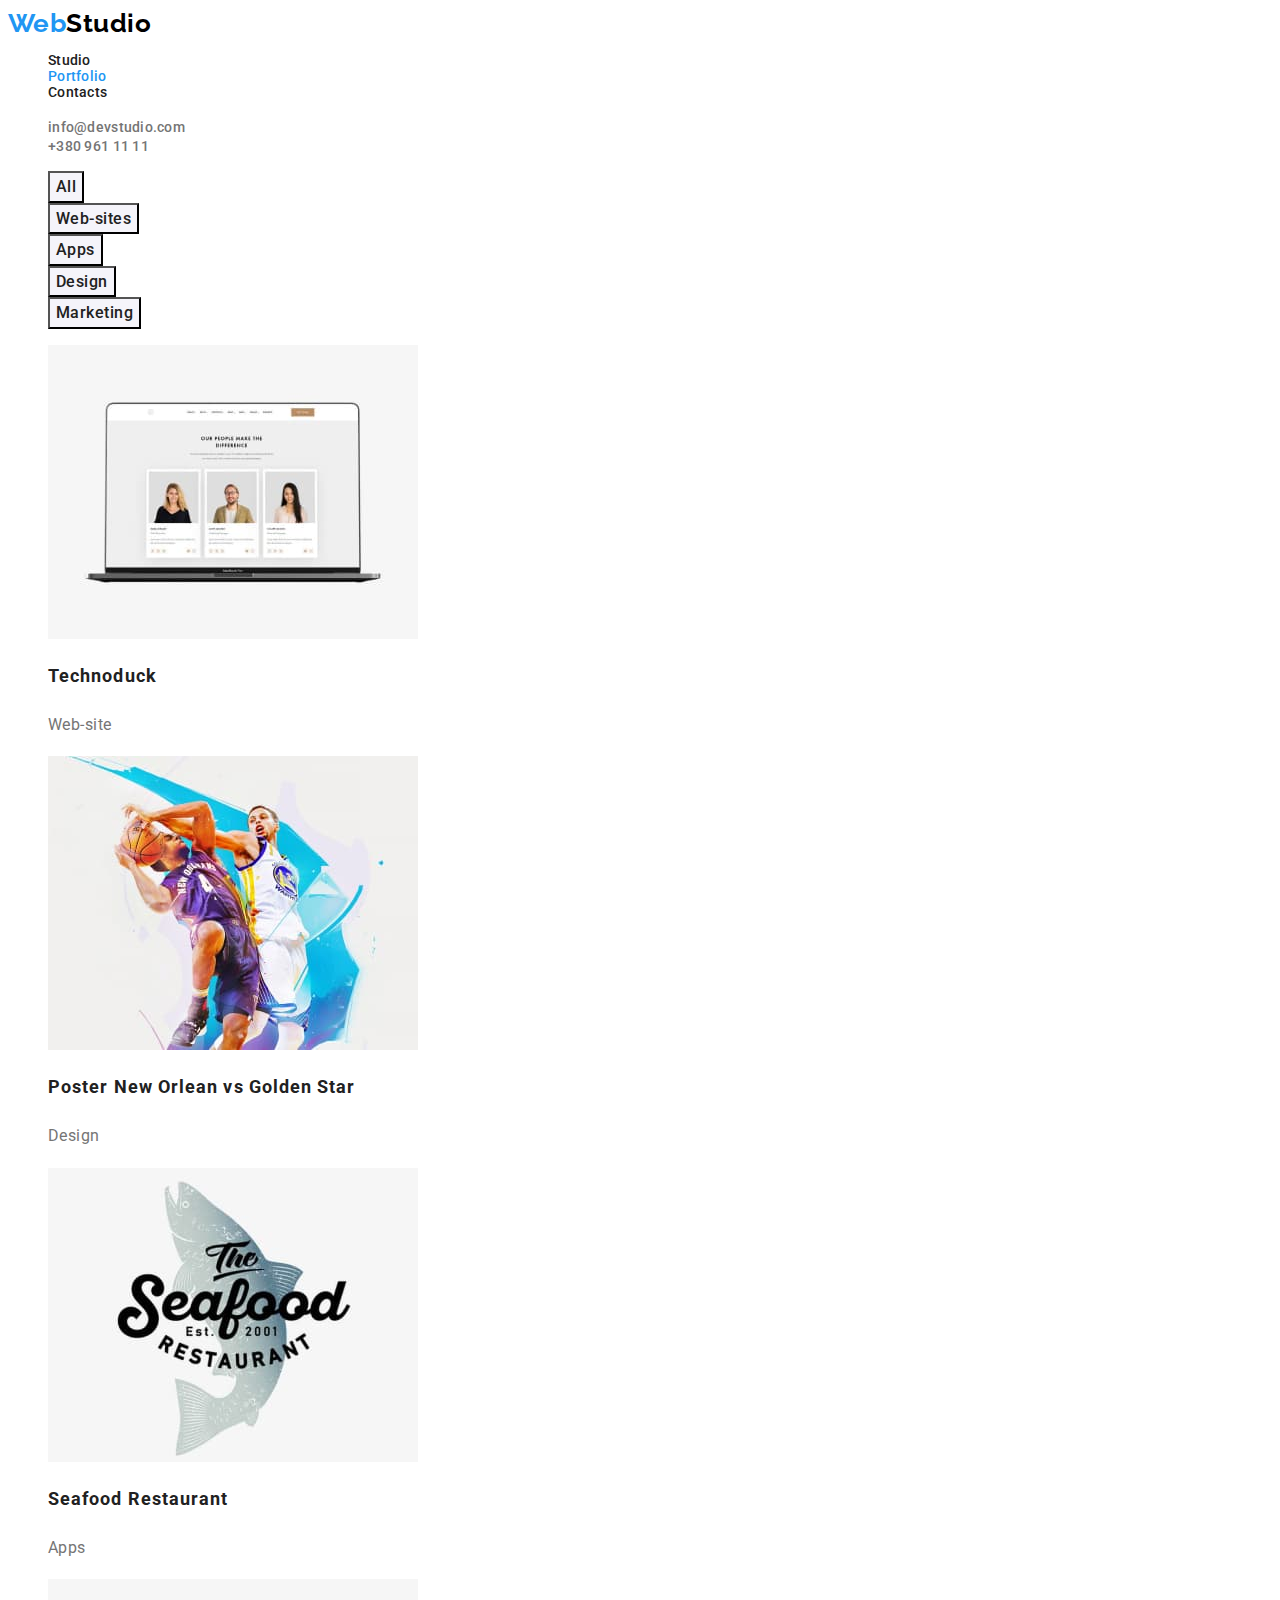
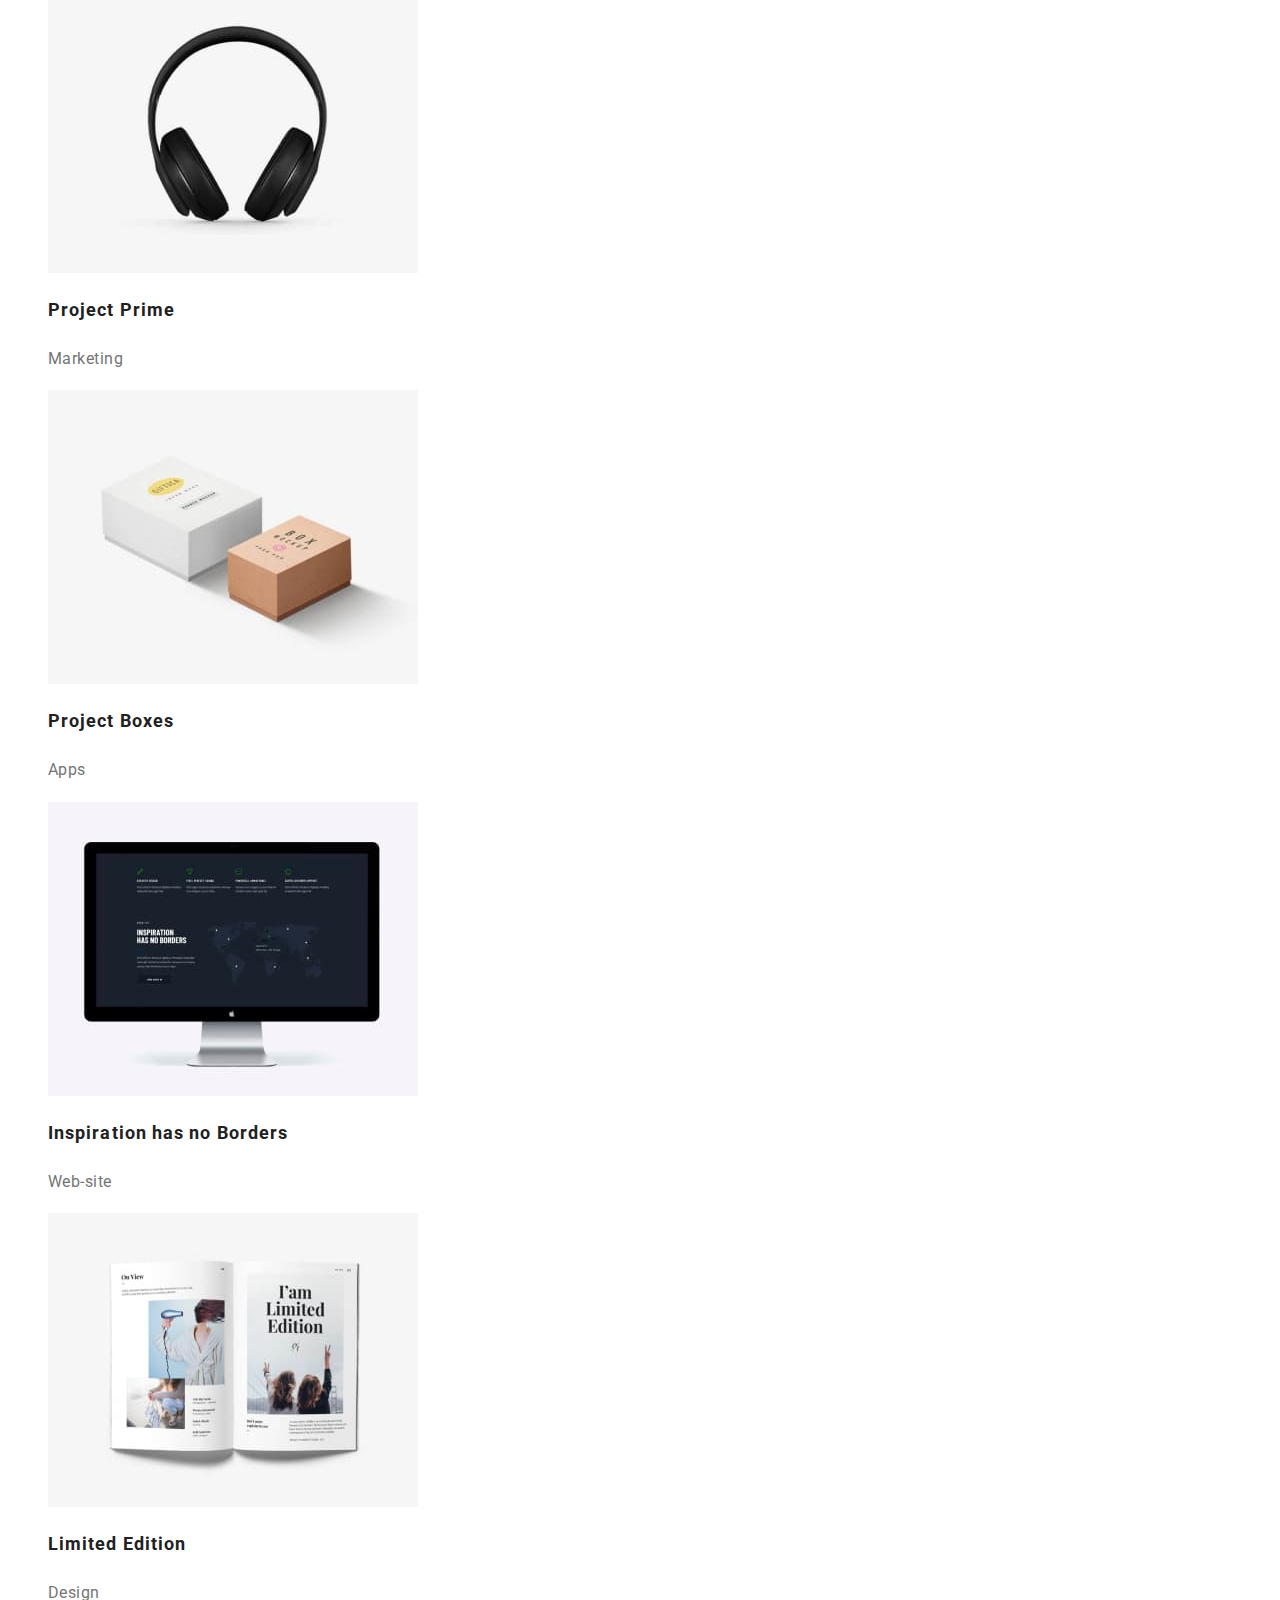
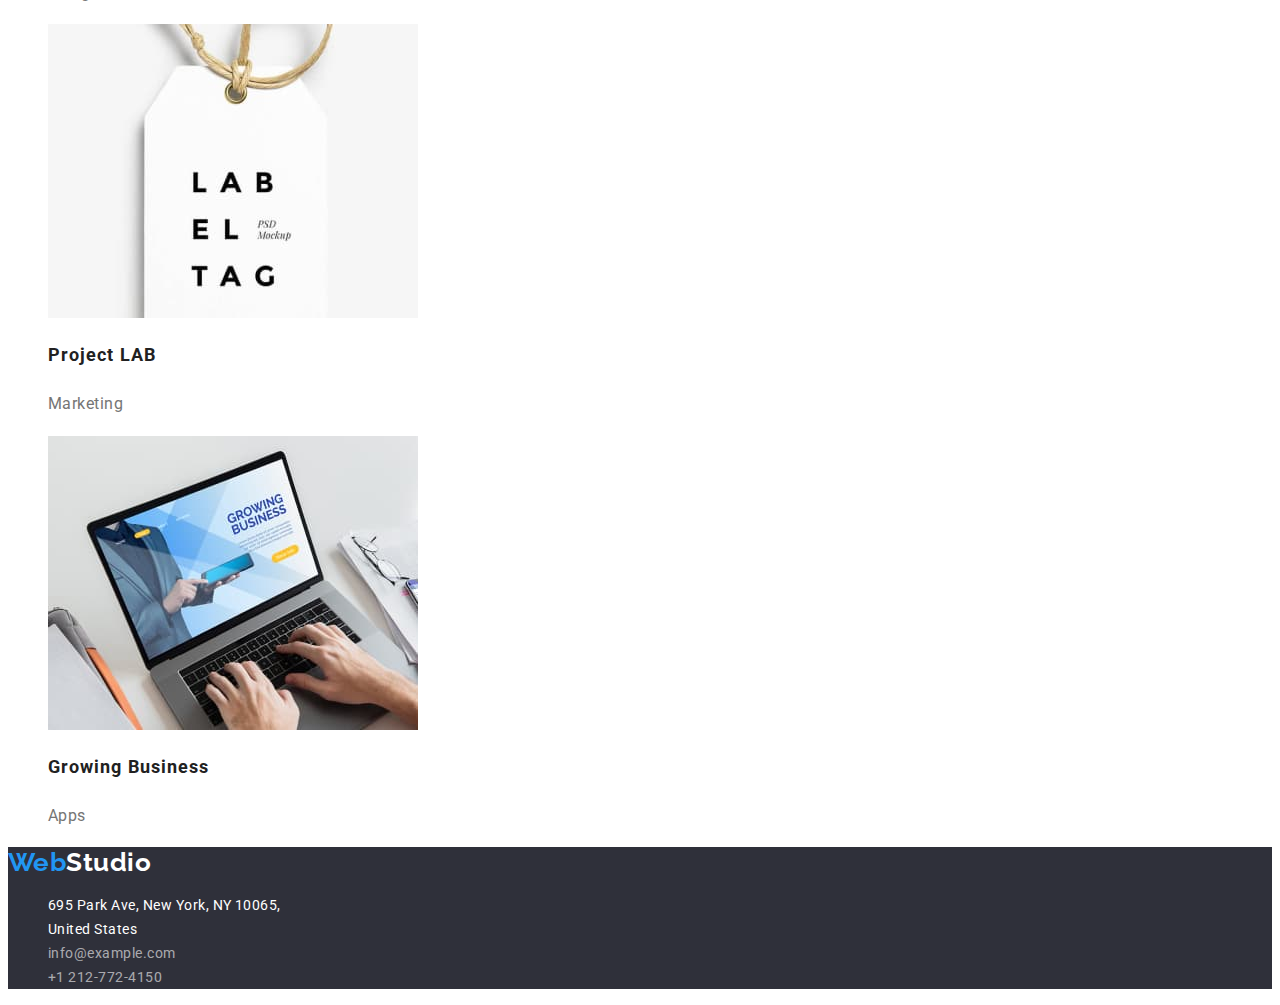
==== portfolio.html @ 5e951196 "Clone of #2" ====
<!DOCTYPE html>
<html lang="en">
  <head>
    <meta charset="UTF-8" />
    <meta http-equiv="X-UA-Compatible" content="IE=edge" />
    <meta name="viewport" content="width=device-width, initial-scale=1.0" />
    <title>WebStudio Portfolio</title>
    <link rel="stylesheet" href="./css/styles.css" />
    <link rel="preconnect" href="https://fonts.googleapis.com" />
    <link rel="preconnect" href="https://fonts.gstatic.com" crossorigin />
    <link
      href="https://fonts.googleapis.com/css2?family=Raleway:wght@700&family=Roboto:wght@400;500;700;900&display=swap"
      rel="stylesheet"
    />
  </head>

  <body>
    <!-- Header Section -->
    <header>
      <nav>
        <a href="./index.html" class="logo nodecor">Web<span class="logo-header">Studio</a>
        <ul class="site-nav nolist">
          <li><a class="link nodecor" href="./index.html">Studio</a></li>
          <li><a class="link current nodecor" href="./portfolio.html">Portfolio</a></li>
          <li><a class="link nodecor" href="">Contacts</a></li>
        </ul>
      </nav>
      <ul class="nolist">
        <li>
          <a class="header-contacts nodecor" href="mailto:info@devstudio.com">info@devstudio.com</a>
        </li>
        <li><a class="header-contacts nodecor" href="tel:+380961111111">+380 961 11 11</a></li>
      </ul>
    </header>

    <!-- Main section -->
    <main>
      <section>
        <h1 hidden>List of items in portfolio</h1>
        <ul class="nolist">
          <li><button class="button idle" type="button">All</button></li>
          <li><button class="button idle" type="button">Web-sites</button></li>
          <li><button class="button idle" type="button">Apps</button></li>
          <li><button class="button idle" type="button">Design</button></li>
          <li><button class="button idle" type="button">Marketing</button></li>
        </ul>
        <!-- List of items with filter -->
        <ul class="nolist">
          <li>
            <a class="nodecor" href="">
              <img
                src="./images/portfolio/technoduck.jpg"
                alt="Laptop with people's photos"
                width="370"
                height="294"
              />
              <h2 class="items-title">Technoduck</h2>
              <p class="items-filter">Web-site</p>
              <!-- <p class="visually-hidden">
                Lorem, ipsum dolor sit amet consectetur adipisicing elit. Fugiat, pariatur.
              </p> -->
            </a>
          </li>
          <li>
            <a class="nodecor" href="">
              <img
                src="./images/portfolio/poster-new-orlean-vs-golden-star.jpg"
                alt="Two basketball players"
                width="370"
                height="294"
              />
              <h2 class="items-title">Poster New Orlean vs Golden Star</h2>
              <p class="items-filter">Design</p>
              <!-- <p class="visually-hidden">
                Lorem, ipsum dolor sit amet consectetur adipisicing elit. Fugiat, pariatur.
              </p> -->
            </a>
          </li>
          <li>
            <a class="nodecor" href="">
              <img
                src="./images/portfolio/seafood-restaurant.jpg"
                alt="The logo of the restorant with fish in the background"
                width="370"
                height="294"
              />
              <h2 class="items-title">Seafood Restaurant</h2>
              <p class="items-filter">Apps</p>
              <!-- <p class="visually-hidden">
                Lorem, ipsum dolor sit amet consectetur adipisicing elit. Fugiat, pariatur.
              </p> -->
            </a>
          </li>
          <li>
            <a class="nodecor" href="">
              <img
                src="./images/portfolio/project-prime.jpg"
                alt="Headphones"
                width="370"
                height="294"
              />
              <h2 class="items-title">Project Prime</h2>
              <p class="items-filter">Marketing</p>
              <!-- <p class="visually-hidden">
                Lorem, ipsum dolor sit amet consectetur adipisicing elit. Fugiat, pariatur.
              </p> -->
            </a>
          </li>
          <li>
            <a class="nodecor" href="">
              <img
                src="./images/portfolio/project-boxes.jpg"
                alt="Two boxes of different sizes"
                width="370"
                height="294"
              />
              <h2 class="items-title">Project Boxes</h2>
              <p class="items-filter">Apps</p>
              <!-- <p class="visually-hidden">
                Lorem, ipsum dolor sit amet consectetur adipisicing elit. Fugiat, pariatur.
              </p> -->
            </a>
          </li>
          <li>
            <a class="nodecor" href="">
              <img
                src="./images/portfolio/inspiration-has-no-borders.jpg"
                alt="Personal computer"
                width="370"
                height="294"
              />
              <h2 class="items-title">Inspiration has no Borders</h2>
              <p class="items-filter">Web-site</p>
              <!-- <p class="visually-hidden">
                Lorem, ipsum dolor sit amet consectetur adipisicing elit. Fugiat, pariatur.
              </p> -->
            </a>
          </li>
          <li>
            <a class="nodecor" href="">
              <img
                src="./images/portfolio/limited-edition.jpg"
                alt="Openned book"
                width="370"
                height="294"
              />
              <h2 class="items-title">Limited Edition</h2>
              <p class="items-filter">Design</p>
              <!-- <p class="visually-hidden">
                Lorem, ipsum dolor sit amet consectetur adipisicing elit. Fugiat, pariatur.
              </p> -->
            </a>
          </li>
          <li>
            <a class="nodecor" href="">
              <img
                src="./images/portfolio/project-lab.jpg"
                alt="White tag on a string"
                width="370"
                height="294"
              />
              <h2 class="items-title">Project LAB</h2>
              <p class="items-filter">Marketing</p>
              <!-- <p class="visually-hidden">
                Lorem, ipsum dolor sit amet consectetur adipisicing elit. Fugiat, pariatur.
              </p> -->
            </a>
          </li>
          <li>
            <a class="nodecor" href="">
              <img
                src="./images/portfolio/growing-business.jpg"
                alt="Person is typing something on a laptop"
                width="370"
                height="294"
              />
              <h2 class="items-title">Growing Business</h2>
              <p class="items-filter">Apps</p>
              <!-- <p class="visually-hidden">
                Lorem, ipsum dolor sit amet consectetur adipisicing elit. Fugiat, pariatur.
              </p> -->
            </a>
          </li>
        </ul>
      </section>
    </main>
    <!-- Footer Section -->
    <footer class="footer">
      <a class="logo nodecor" href="./index.html">Web<span class="logo-footer">Studio</span></a>
      <address>
        <ul class="nolist">
          <li>
            <a
              class="footer-location nodecor"
              href="https://goo.gl/maps/E1iEUMU5giMTUFDc8"
              target="_blank"
              >695 Park Ave, New York, NY 10065,<br />United States
            </a>
          </li>
          <li>
            <a class="footer-contacts nodecor" href="mailto:info@example.com">info@example.com</a>
          </li>
          <li><a class="footer-contacts nodecor" href="tel:+12127724150">+1 212-772-4150</a></li>
        </ul>
      </address>
    </footer>
  </body>
</html>
---- css/styles.css ----
/* Variables */
:root {
  --brand-color: #2196f3;
  --bg-color-dark: #2f303a;
  --bg-color-light: #f5f4fa;
  --text-primary: #757575;
  --text-secondary: #212121;
  --accent-color: #ffffff;
  --footer-contacts-color: rgba(255, 255, 255, 0.6);
  --logo-header-color: #000000;
}

body {
  font-family: 'Roboto', sans-serif;
  letter-spacing: 0.03em;

  background-color: var(--accent-color);
  color: var(--text-primary);
}

/*Singletones and Patterns*/
.nolist {
  list-style: none;
}
.nodecor {
  text-decoration: none;
}

/* .visually-hidden {
  position: absolute;
  white-space: nowrap;
  width: 1px;
  height: 1px;
  overflow: hidden;
  border: 0;
  padding: 0;
  clip: rect(0 0 0 0);
  clip-path: inset(50%);
  margin: -1px;
} */

/* Buttons */
.button {
  font-family: inherit;
  cursor: pointer;
  font-weight: 500;
  font-size: 16px;
  line-height: 1.6;
  text-align: center;
  letter-spacing: inherit;
}

.button.active {
  background-color: var(--brand-color);
  color: var(--accent-color);
}

.button.idle {
  background-color: var(--bg-color-light);
  color: var(--text-secondary);
}

.button.hero {
  font-weight: 700;
  font-size: 16px;
  line-height: 1.88;
  align-items: center;
  text-align: center;
  letter-spacing: 0.06em;

  background-color: var(--brand-color);
  color: var(--accent-color);
}

.button:hover,
.button:focus,
.button:active {
  background-color: var(--brand-color);
  color: var(--accent-color);
}

/* HEADER */
.logo {
  font-family: 'Raleway', sans-serif;
  font-weight: 700;
  font-size: 26px;
  line-height: 1.2;

  color: var(--brand-color);
}
.logo-header {
  color: var(--logo-header-color);
}

.logo-footer {
  color: var(--accent-color);
}

/* Site navigation */
.site-nav {
  font-weight: 500;
  font-size: 14px;
  line-height: 1.14;
  letter-spacing: 0.02em;
}
.site-nav a:hover,
.site-nav a:focus,
.header-contacts:hover,
.header-contacts:focus {
  color: var(--brand-color);
}

.link {
  color: var(--text-secondary);
}
.site-nav .link.current {
  color: var(--brand-color);
}

/* Header Contacts */
.header-contacts {
  font-weight: 500;
  font-size: 14px;
  line-height: 1.14;
  letter-spacing: 0.02em;

  color: inherit;
}

/* HEADER end */

/* STUDIO PAGE MAIN */

/* Hero section */
.hero {
  background-color: var(--bg-color-dark);
}
.hero-title {
  font-weight: 900;
  font-size: 44px;
  line-height: 1.36;
  text-align: center;
  letter-spacing: 0.06em;
  text-transform: uppercase;

  color: var(--accent-color);
}

/* Advantages section */
.advantages-features {
  font-weight: 700;
  font-size: 14px;
  line-height: 1.14;
  text-transform: uppercase;

  color: var(--text-secondary);
}

.advantages-text {
  font-size: 14px;
  line-height: 1.7;
}

/* We do section */
.wedo-title {
  font-weight: 700;
  font-size: 36px;
  line-height: 1.16;
  text-align: center;

  color: var(--text-secondary);
}

/* Team section */
.team {
  background-color: var(--bg-color-light);
}
.team-title {
  font-weight: 700;
  font-size: 36px;
  line-height: 1.16;
  text-align: center;

  color: var(--text-secondary);
}

.team-name {
  font-weight: 500;
  font-size: 16px;
  line-height: 1.18;

  color: var(--text-secondary);
}

.team-role {
  font-weight: 400;
  font-size: 16px;
  line-height: 1.18;
}

/* STUDIO PAGE MAIN end*/

/* PORTFOLIO PAGE */
.items-title {
  font-weight: 700;
  font-size: 18px;
  line-height: 2;
  letter-spacing: 0.06em;

  color: var(--text-secondary);
}
.items-filter {
  font-size: 16px;
  line-height: 1.9;

  color: var(--text-primary);
}
/* PORTFOLIO PAGE end */

/* Footer */

.footer {
  font-style: normal;

  background-color: var(--bg-color-dark);
}

.footer-location {
  font-size: 14px;
  font-style: normal;
  line-height: 1.7;

  color: var(--accent-color);
}
.footer-contacts {
  font-size: 14px;
  font-style: normal;
  line-height: 1.7;

  color: var(--footer-contacts-color);
}

.footer-location:hover,
.footer-location:focus,
.footer-contacts:hover,
.footer-contacts:focus {
  color: var(--brand-color);
}
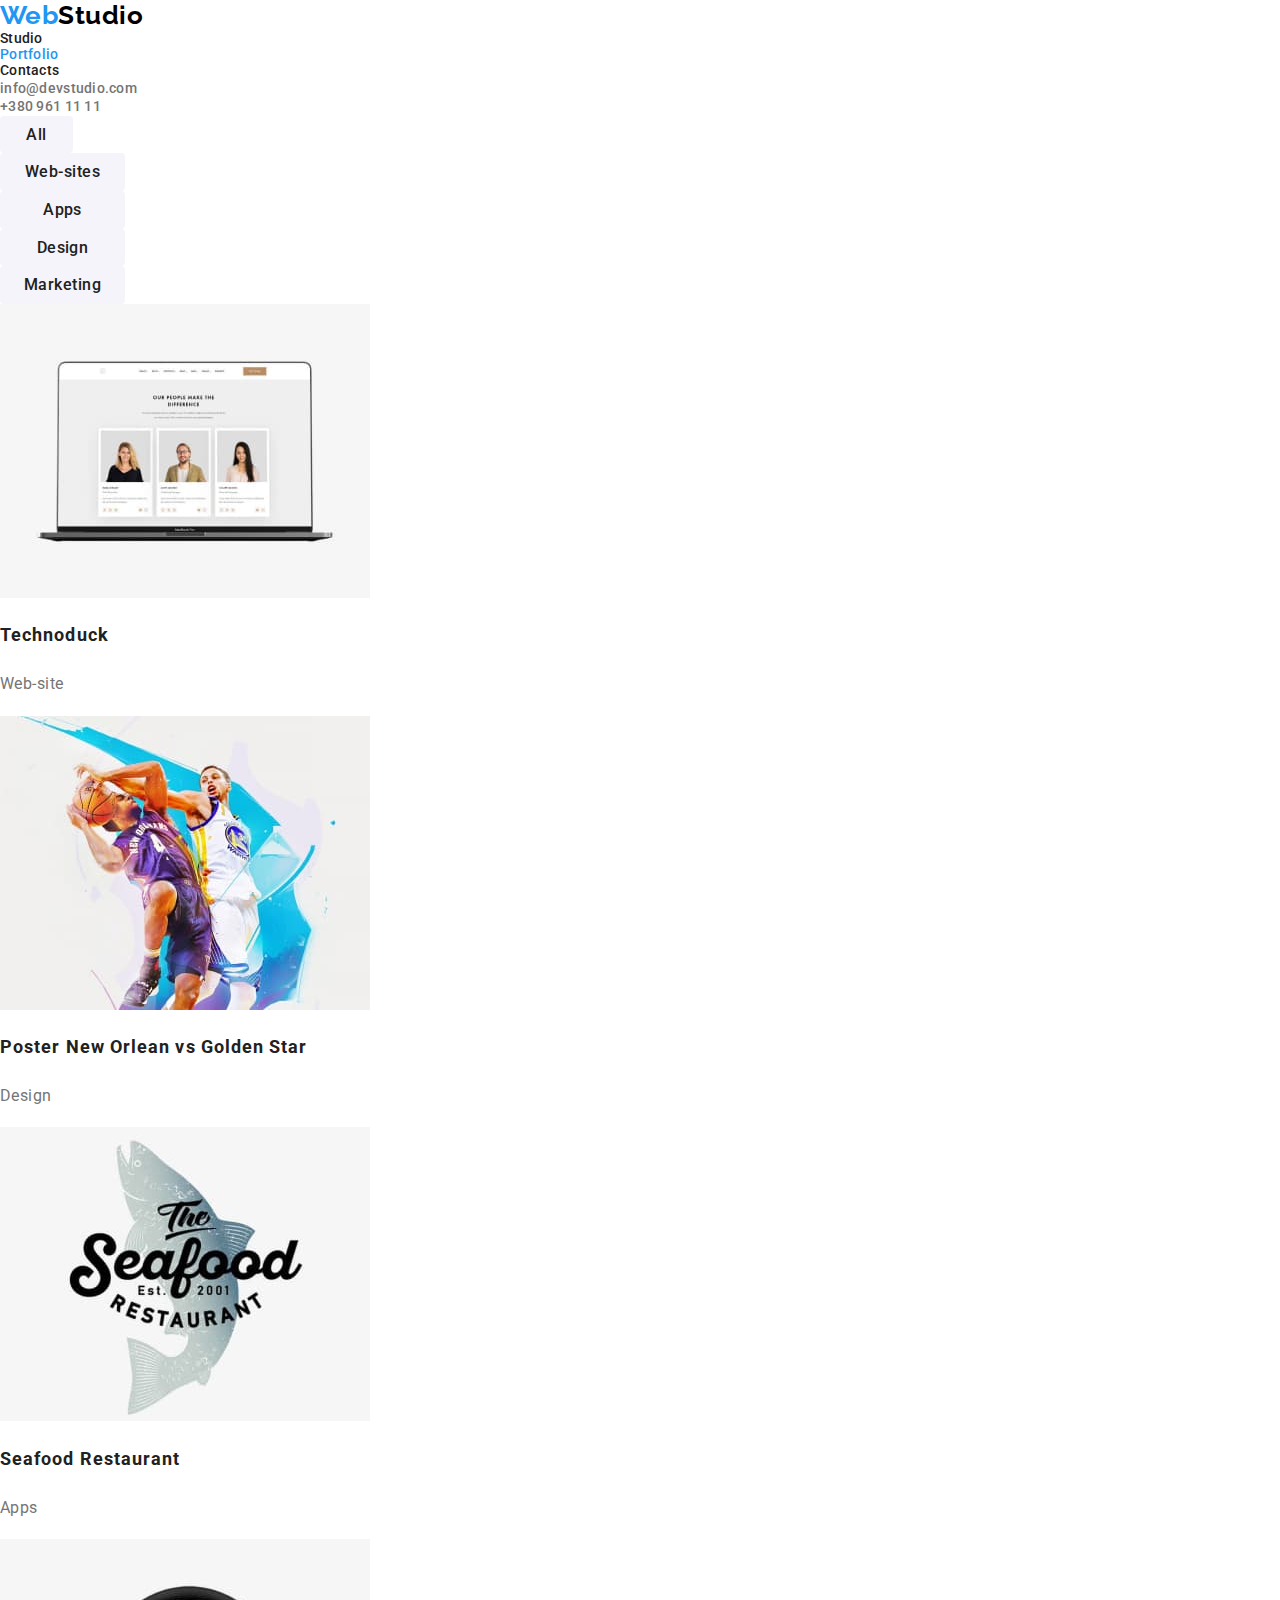
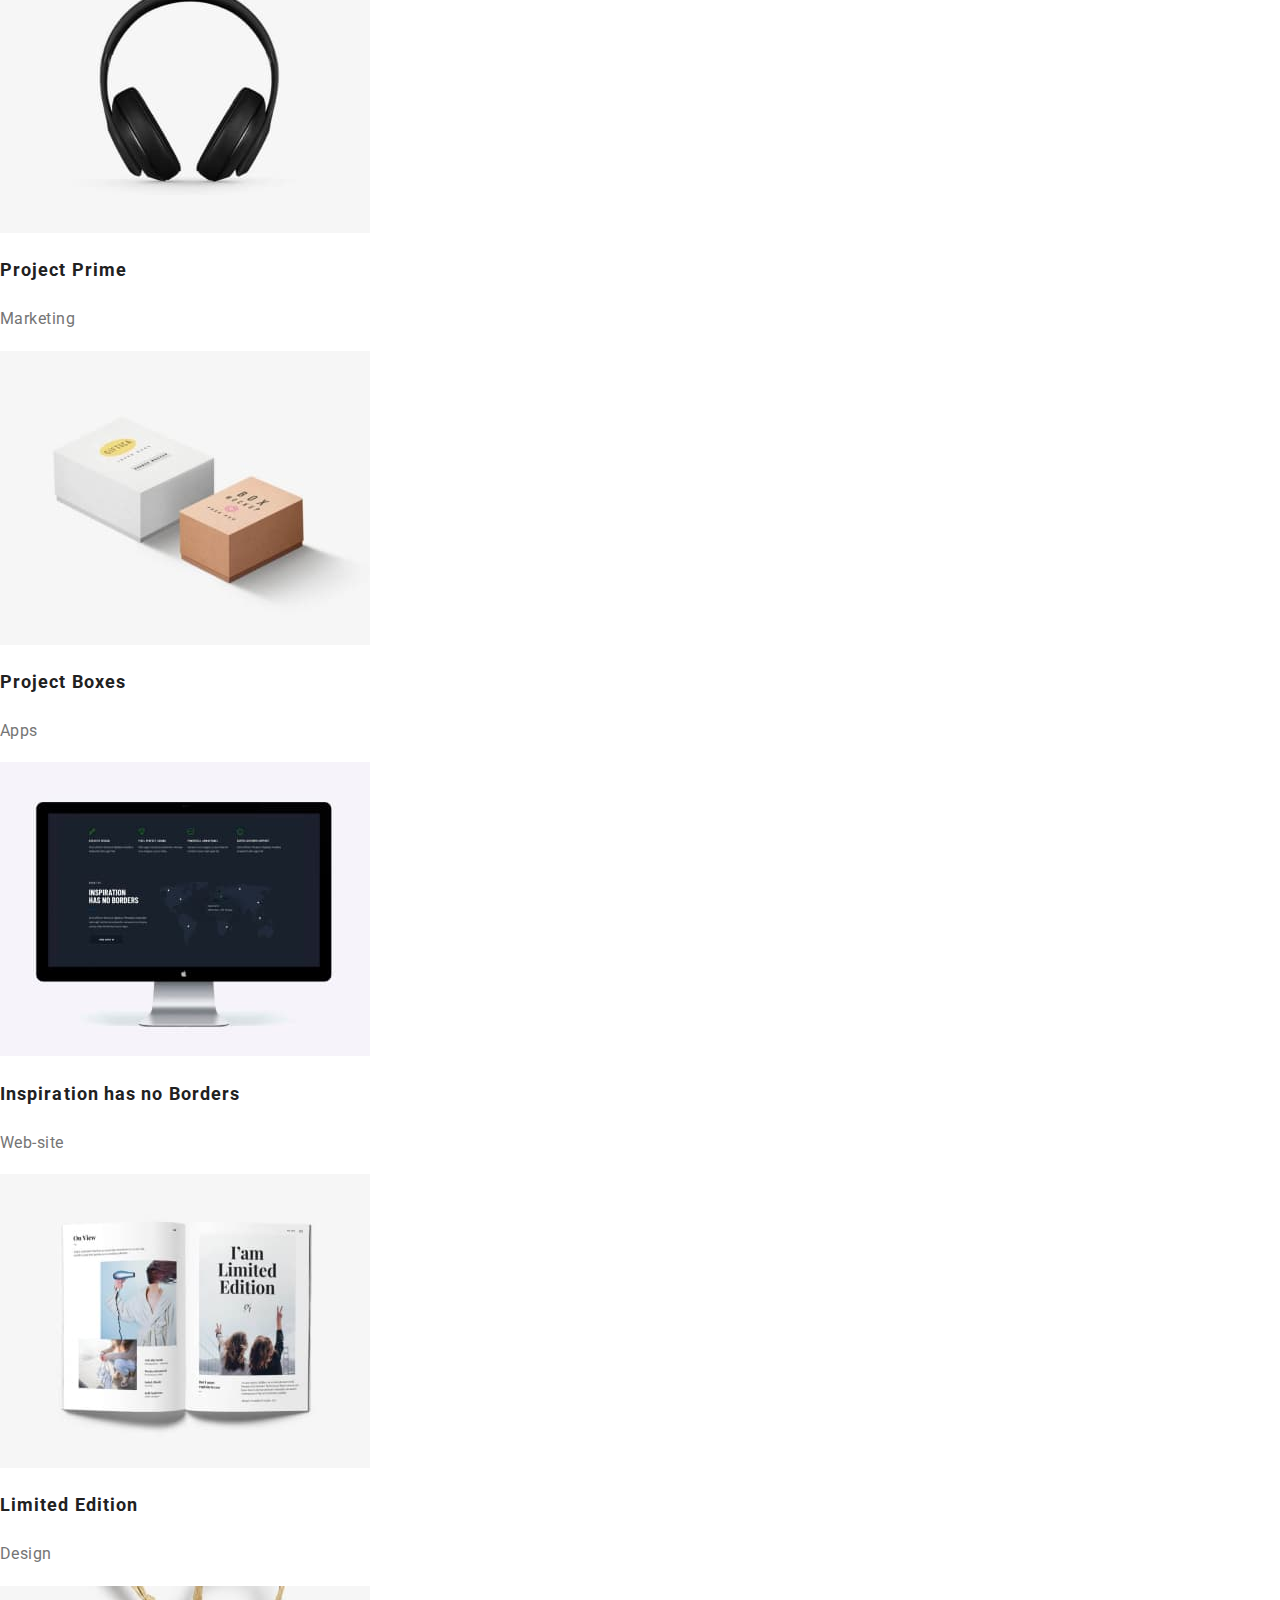
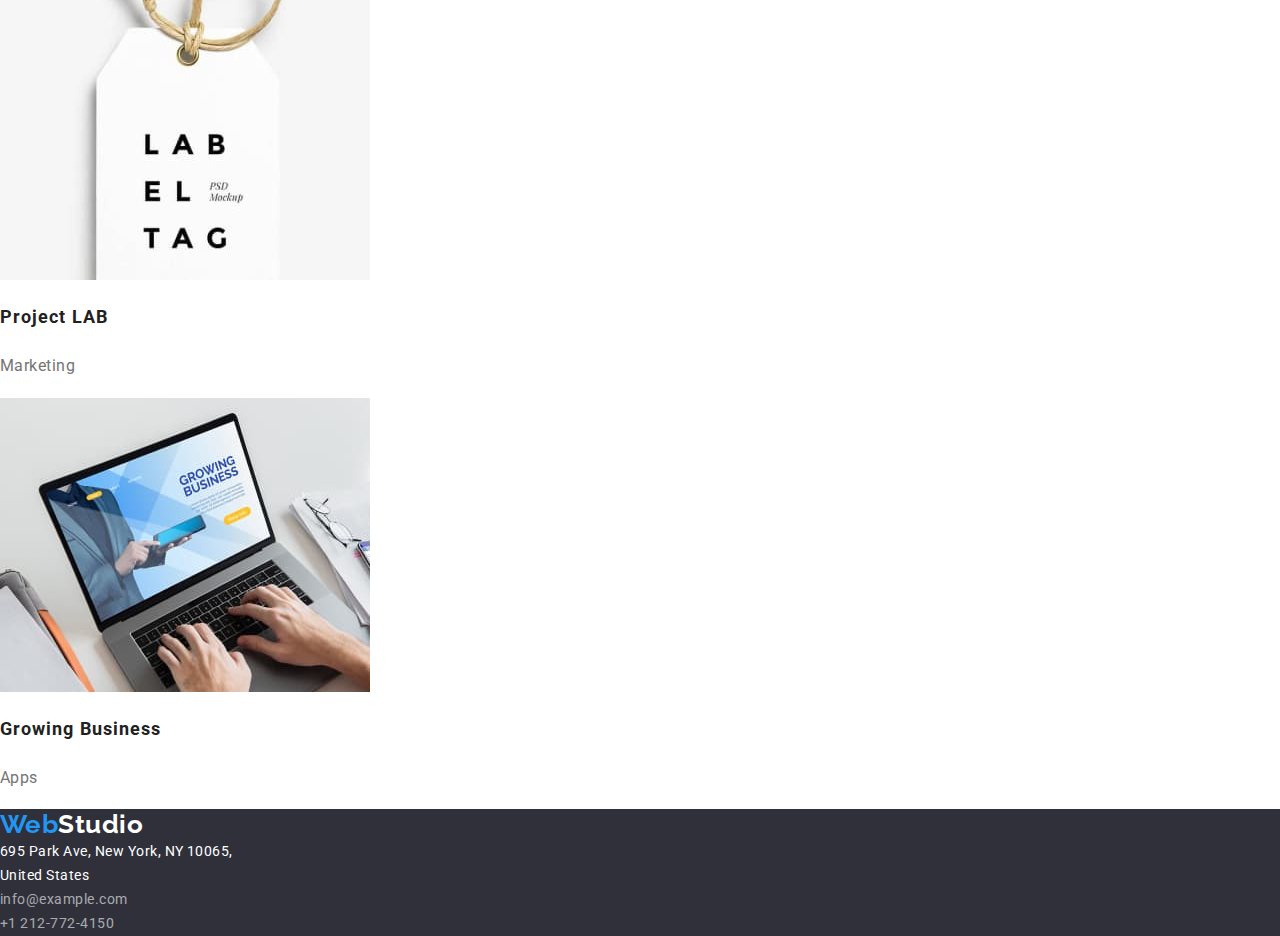
==== commit 42ef03c8: "Containers" ====
--- a/portfolio.html
+++ b/portfolio.html
@@ -5,13 +5,14 @@
     <meta http-equiv="X-UA-Compatible" content="IE=edge" />
     <meta name="viewport" content="width=device-width, initial-scale=1.0" />
     <title>WebStudio Portfolio</title>
-    <link rel="stylesheet" href="./css/styles.css" />
     <link rel="preconnect" href="https://fonts.googleapis.com" />
     <link rel="preconnect" href="https://fonts.gstatic.com" crossorigin />
     <link
       href="https://fonts.googleapis.com/css2?family=Raleway:wght@700&family=Roboto:wght@400;500;700;900&display=swap"
       rel="stylesheet"
     />
+    <link rel="stylesheet" href="https://cdnjs.cloudflare.com/ajax/libs/modern-normalize/1.1.0/modern-normalize.min.css">
+    <link rel="stylesheet" href="./css/styles.css" />
   </head>
 
   <body>
@@ -38,7 +39,7 @@
       <section>
         <h1 hidden>List of items in portfolio</h1>
         <ul class="nolist">
-          <li><button class="button idle" type="button">All</button></li>
+          <li><button class="button all" type="button">All</button></li>
           <li><button class="button idle" type="button">Web-sites</button></li>
           <li><button class="button idle" type="button">Apps</button></li>
           <li><button class="button idle" type="button">Design</button></li>
--- a/css/styles.css
+++ b/css/styles.css
@@ -11,6 +11,8 @@
 }
 
 body {
+  margin: 0;
+
   font-family: 'Roboto', sans-serif;
   letter-spacing: 0.03em;
 
@@ -18,9 +20,38 @@
   color: var(--text-primary);
 }
 
+/* Geometry */
+
+html {
+  box-sizing: border-box;
+}
+
+*,
+*::before,
+*::after {
+  box-sizing: inherit;
+}
+
+.container {
+  width: 1200px;
+  padding-left: 15px;
+  padding-right: 15px;
+  margin-left: auto;
+  margin-right: auto;
+}
+
+.hero-container {
+  width: 1600px;
+  margin-left: auto;
+  margin-right: auto;
+}
+
 /*Singletones and Patterns*/
+
 .nolist {
   list-style: none;
+  padding: 0;
+  margin: 0;
 }
 .nodecor {
   text-decoration: none;
@@ -40,7 +71,14 @@
 } */
 
 /* Buttons */
+
+/* TODO:check button sizes */
 .button {
+  display: inline-block;
+  border-radius: 4px;
+  border-color: transparent;
+  border-width: 0;
+
   font-family: inherit;
   cursor: pointer;
   font-weight: 500;
@@ -50,17 +88,34 @@
   letter-spacing: inherit;
 }
 
-.button.active {
+/* .button.active {
+  padding: 6px 25px;
+
   background-color: var(--brand-color);
   color: var(--accent-color);
+} */
+
+.button.all {
+  padding: 6px 25px;
+  min-width: 73px;
+
+  background-color: var(--bg-color-light);
+  color: var(--text-secondary);
 }
 
 .button.idle {
+  padding: 6px 22px;
+  min-width: 125px;
+
   background-color: var(--bg-color-light);
   color: var(--text-secondary);
 }
 
 .button.hero {
+  padding: 10px 32px;
+  min-width: 216px;
+  min-height: 50px;
+
   font-weight: 700;
   font-size: 16px;
   line-height: 1.88;
@@ -134,12 +189,16 @@
 /* Hero section */
 .hero {
   background-color: var(--bg-color-dark);
+  text-align: center;
 }
 .hero-title {
+  margin-top: 0;
+  margin-bottom: 30px;
+  outline: 2px solid tomato;
+
   font-weight: 900;
   font-size: 44px;
   line-height: 1.36;
-  text-align: center;
   letter-spacing: 0.06em;
   text-transform: uppercase;
 
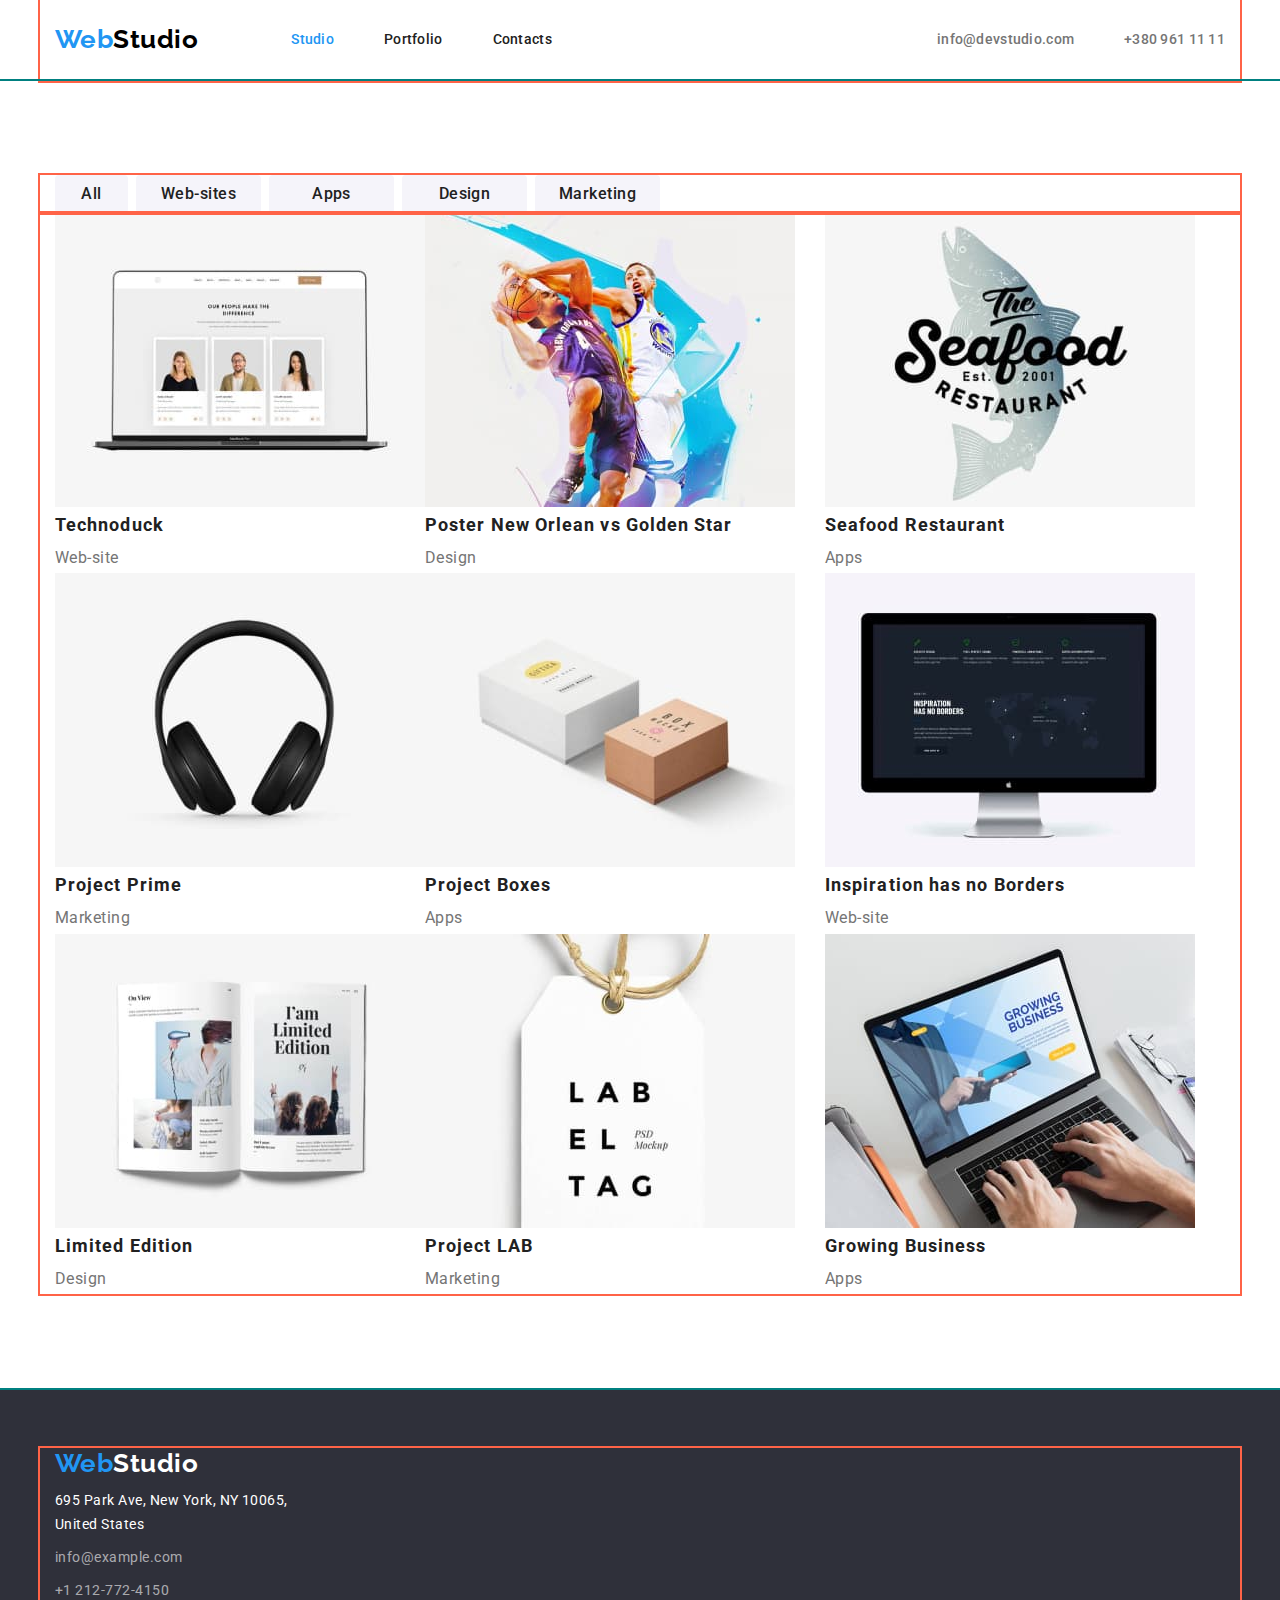
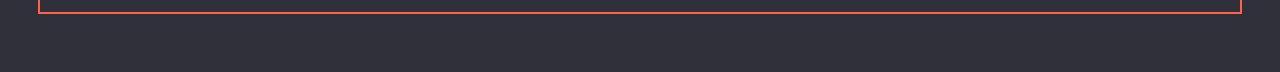
==== commit 19267e8a: "all-in-one" ====
--- a/portfolio.html
+++ b/portfolio.html
@@ -11,199 +11,216 @@
       href="https://fonts.googleapis.com/css2?family=Raleway:wght@700&family=Roboto:wght@400;500;700;900&display=swap"
       rel="stylesheet"
     />
-    <link rel="stylesheet" href="https://cdnjs.cloudflare.com/ajax/libs/modern-normalize/1.1.0/modern-normalize.min.css">
+    <link
+      rel="stylesheet"
+      href="https://cdnjs.cloudflare.com/ajax/libs/modern-normalize/1.1.0/modern-normalize.min.css"
+    />
     <link rel="stylesheet" href="./css/styles.css" />
   </head>
 
   <body>
     <!-- Header Section -->
-    <header>
-      <nav>
-        <a href="./index.html" class="logo nodecor">Web<span class="logo-header">Studio</a>
-        <ul class="site-nav nolist">
-          <li><a class="link nodecor" href="./index.html">Studio</a></li>
-          <li><a class="link current nodecor" href="./portfolio.html">Portfolio</a></li>
-          <li><a class="link nodecor" href="">Contacts</a></li>
+
+    <header class="page-header">
+      <div class="container header">
+        <nav class="main-nav">
+          <a href="./index.html" class="logo nodecor">Web<span class="logo-header">Studio</span></a>
+          <ul class="site-nav nolist">
+            <li class="item"><a class="link current nodecor" href="./index.html">Studio</a></li>
+            <li class="item"><a class="link nodecor" href="./portfolio.html">Portfolio</a></li>
+            <li class="item"><a class="link nodecor" href="">Contacts</a></li>
+          </ul>
+        </nav>
+        <ul class="site-nav-contacts nolist">
+          <li class="item">
+            <a class="header-contacts nodecor" href="mailto:info@devstudio.com"
+              >info@devstudio.com</a
+            >
+          </li>
+          <li class="item">
+            <a class="header-contacts nodecor" href="tel:+380961111111">+380 961 11 11</a>
+          </li>
         </ul>
-      </nav>
-      <ul class="nolist">
-        <li>
-          <a class="header-contacts nodecor" href="mailto:info@devstudio.com">info@devstudio.com</a>
-        </li>
-        <li><a class="header-contacts nodecor" href="tel:+380961111111">+380 961 11 11</a></li>
-      </ul>
+      </div>
     </header>
 
     <!-- Main section -->
     <main>
-      <section>
+      <section class="section">
         <h1 hidden>List of items in portfolio</h1>
-        <ul class="nolist">
-          <li><button class="button all" type="button">All</button></li>
-          <li><button class="button idle" type="button">Web-sites</button></li>
-          <li><button class="button idle" type="button">Apps</button></li>
-          <li><button class="button idle" type="button">Design</button></li>
-          <li><button class="button idle" type="button">Marketing</button></li>
-        </ul>
+        <div class="container">
+          <ul class="radio nolist">
+            <li class="item"><button class="button all" type="button">All</button></li>
+            <li class="item"><button class="button idle" type="button">Web-sites</button></li>
+            <li class="item"><button class="button idle" type="button">Apps</button></li>
+            <li class="item"><button class="button idle" type="button">Design</button></li>
+            <li class="item"><button class="button idle" type="button">Marketing</button></li>
+          </ul>
+        </div>
         <!-- List of items with filter -->
-        <ul class="nolist">
-          <li>
-            <a class="nodecor" href="">
-              <img
-                src="./images/portfolio/technoduck.jpg"
-                alt="Laptop with people's photos"
-                width="370"
-                height="294"
-              />
-              <h2 class="items-title">Technoduck</h2>
-              <p class="items-filter">Web-site</p>
-              <!-- <p class="visually-hidden">
-                Lorem, ipsum dolor sit amet consectetur adipisicing elit. Fugiat, pariatur.
-              </p> -->
-            </a>
-          </li>
-          <li>
-            <a class="nodecor" href="">
-              <img
-                src="./images/portfolio/poster-new-orlean-vs-golden-star.jpg"
-                alt="Two basketball players"
-                width="370"
-                height="294"
-              />
-              <h2 class="items-title">Poster New Orlean vs Golden Star</h2>
-              <p class="items-filter">Design</p>
-              <!-- <p class="visually-hidden">
-                Lorem, ipsum dolor sit amet consectetur adipisicing elit. Fugiat, pariatur.
-              </p> -->
-            </a>
-          </li>
-          <li>
-            <a class="nodecor" href="">
-              <img
-                src="./images/portfolio/seafood-restaurant.jpg"
-                alt="The logo of the restorant with fish in the background"
-                width="370"
-                height="294"
-              />
-              <h2 class="items-title">Seafood Restaurant</h2>
-              <p class="items-filter">Apps</p>
-              <!-- <p class="visually-hidden">
-                Lorem, ipsum dolor sit amet consectetur adipisicing elit. Fugiat, pariatur.
-              </p> -->
-            </a>
-          </li>
-          <li>
-            <a class="nodecor" href="">
-              <img
-                src="./images/portfolio/project-prime.jpg"
-                alt="Headphones"
-                width="370"
-                height="294"
-              />
-              <h2 class="items-title">Project Prime</h2>
-              <p class="items-filter">Marketing</p>
-              <!-- <p class="visually-hidden">
-                Lorem, ipsum dolor sit amet consectetur adipisicing elit. Fugiat, pariatur.
-              </p> -->
-            </a>
-          </li>
-          <li>
-            <a class="nodecor" href="">
-              <img
-                src="./images/portfolio/project-boxes.jpg"
-                alt="Two boxes of different sizes"
-                width="370"
-                height="294"
-              />
-              <h2 class="items-title">Project Boxes</h2>
-              <p class="items-filter">Apps</p>
-              <!-- <p class="visually-hidden">
-                Lorem, ipsum dolor sit amet consectetur adipisicing elit. Fugiat, pariatur.
-              </p> -->
-            </a>
-          </li>
-          <li>
-            <a class="nodecor" href="">
-              <img
-                src="./images/portfolio/inspiration-has-no-borders.jpg"
-                alt="Personal computer"
-                width="370"
-                height="294"
-              />
-              <h2 class="items-title">Inspiration has no Borders</h2>
-              <p class="items-filter">Web-site</p>
-              <!-- <p class="visually-hidden">
-                Lorem, ipsum dolor sit amet consectetur adipisicing elit. Fugiat, pariatur.
-              </p> -->
-            </a>
-          </li>
-          <li>
-            <a class="nodecor" href="">
-              <img
-                src="./images/portfolio/limited-edition.jpg"
-                alt="Openned book"
-                width="370"
-                height="294"
-              />
-              <h2 class="items-title">Limited Edition</h2>
-              <p class="items-filter">Design</p>
-              <!-- <p class="visually-hidden">
-                Lorem, ipsum dolor sit amet consectetur adipisicing elit. Fugiat, pariatur.
-              </p> -->
-            </a>
-          </li>
-          <li>
-            <a class="nodecor" href="">
-              <img
-                src="./images/portfolio/project-lab.jpg"
-                alt="White tag on a string"
-                width="370"
-                height="294"
-              />
-              <h2 class="items-title">Project LAB</h2>
-              <p class="items-filter">Marketing</p>
-              <!-- <p class="visually-hidden">
-                Lorem, ipsum dolor sit amet consectetur adipisicing elit. Fugiat, pariatur.
-              </p> -->
-            </a>
-          </li>
-          <li>
-            <a class="nodecor" href="">
-              <img
-                src="./images/portfolio/growing-business.jpg"
-                alt="Person is typing something on a laptop"
-                width="370"
-                height="294"
-              />
-              <h2 class="items-title">Growing Business</h2>
-              <p class="items-filter">Apps</p>
-              <!-- <p class="visually-hidden">
-                Lorem, ipsum dolor sit amet consectetur adipisicing elit. Fugiat, pariatur.
-              </p> -->
-            </a>
-          </li>
-        </ul>
+        <div class="container">
+          <ul class="portfolio nolist">
+            <li class="item">
+              <a class="nodecor" href="">
+                <img
+                  src="./images/portfolio/technoduck.jpg"
+                  alt="Laptop with people's photos"
+                  width="370"
+                  height="294"
+                />
+                <h2 class="items-title">Technoduck</h2>
+                <p class="items-filter">Web-site</p>
+                <!-- <p class="visually-hidden">
+                Lorem, ipsum dolor sit amet consectetur adipisicing elit. Fugiat, pariatur.
+              </p> -->
+              </a>
+            </li>
+            <li class="item">
+              <a class="nodecor" href="">
+                <img
+                  src="./images/portfolio/poster-new-orlean-vs-golden-star.jpg"
+                  alt="Two basketball players"
+                  width="370"
+                  height="294"
+                />
+                <h2 class="items-title">Poster New Orlean vs Golden Star</h2>
+                <p class="items-filter">Design</p>
+                <!-- <p class="visually-hidden">
+                Lorem, ipsum dolor sit amet consectetur adipisicing elit. Fugiat, pariatur.
+              </p> -->
+              </a>
+            </li>
+            <li class="item">
+              <a class="nodecor" href="">
+                <img
+                  src="./images/portfolio/seafood-restaurant.jpg"
+                  alt="The logo of the restorant with fish in the background"
+                  width="370"
+                  height="294"
+                />
+                <h2 class="items-title">Seafood Restaurant</h2>
+                <p class="items-filter">Apps</p>
+                <!-- <p class="visually-hidden">
+                Lorem, ipsum dolor sit amet consectetur adipisicing elit. Fugiat, pariatur.
+              </p> -->
+              </a>
+            </li>
+            <li class="item">
+              <a class="nodecor" href="">
+                <img
+                  src="./images/portfolio/project-prime.jpg"
+                  alt="Headphones"
+                  width="370"
+                  height="294"
+                />
+                <h2 class="items-title">Project Prime</h2>
+                <p class="items-filter">Marketing</p>
+                <!-- <p class="visually-hidden">
+                Lorem, ipsum dolor sit amet consectetur adipisicing elit. Fugiat, pariatur.
+              </p> -->
+              </a>
+            </li>
+            <li class="item">
+              <a class="nodecor" href="">
+                <img
+                  src="./images/portfolio/project-boxes.jpg"
+                  alt="Two boxes of different sizes"
+                  width="370"
+                  height="294"
+                />
+                <h2 class="items-title">Project Boxes</h2>
+                <p class="items-filter">Apps</p>
+                <!-- <p class="visually-hidden">
+                Lorem, ipsum dolor sit amet consectetur adipisicing elit. Fugiat, pariatur.
+              </p> -->
+              </a>
+            </li>
+            <li class="item">
+              <a class="nodecor" href="">
+                <img
+                  src="./images/portfolio/inspiration-has-no-borders.jpg"
+                  alt="Personal computer"
+                  width="370"
+                  height="294"
+                />
+                <h2 class="items-title">Inspiration has no Borders</h2>
+                <p class="items-filter">Web-site</p>
+                <!-- <p class="visually-hidden">
+                Lorem, ipsum dolor sit amet consectetur adipisicing elit. Fugiat, pariatur.
+              </p> -->
+              </a>
+            </li>
+            <li class="item">
+              <a class="nodecor" href="">
+                <img
+                  src="./images/portfolio/limited-edition.jpg"
+                  alt="Openned book"
+                  width="370"
+                  height="294"
+                />
+                <h2 class="items-title">Limited Edition</h2>
+                <p class="items-filter">Design</p>
+                <!-- <p class="visually-hidden">
+                Lorem, ipsum dolor sit amet consectetur adipisicing elit. Fugiat, pariatur.
+              </p> -->
+              </a>
+            </li>
+            <li class="item">
+              <a class="nodecor" href="">
+                <img
+                  src="./images/portfolio/project-lab.jpg"
+                  alt="White tag on a string"
+                  width="370"
+                  height="294"
+                />
+                <h2 class="items-title">Project LAB</h2>
+                <p class="items-filter">Marketing</p>
+                <!-- <p class="visually-hidden">
+                Lorem, ipsum dolor sit amet consectetur adipisicing elit. Fugiat, pariatur.
+              </p> -->
+              </a>
+            </li>
+            <li class="item">
+              <a class="nodecor" href="">
+                <img
+                  src="./images/portfolio/growing-business.jpg"
+                  alt="Person is typing something on a laptop"
+                  width="370"
+                  height="294"
+                />
+                <h2 class="items-title">Growing Business</h2>
+                <p class="items-filter">Apps</p>
+                <!-- <p class="visually-hidden">
+                Lorem, ipsum dolor sit amet consectetur adipisicing elit. Fugiat, pariatur.
+              </p> -->
+              </a>
+            </li>
+          </ul>
+        </div>
       </section>
     </main>
     <!-- Footer Section -->
     <footer class="footer">
-      <a class="logo nodecor" href="./index.html">Web<span class="logo-footer">Studio</span></a>
-      <address>
-        <ul class="nolist">
-          <li>
-            <a
-              class="footer-location nodecor"
-              href="https://goo.gl/maps/E1iEUMU5giMTUFDc8"
-              target="_blank"
-              >695 Park Ave, New York, NY 10065,<br />United States
-            </a>
-          </li>
-          <li>
-            <a class="footer-contacts nodecor" href="mailto:info@example.com">info@example.com</a>
-          </li>
-          <li><a class="footer-contacts nodecor" href="tel:+12127724150">+1 212-772-4150</a></li>
-        </ul>
-      </address>
+      <div class="container no-bottom">
+        <a class="logo nodecor" href="./index.html">Web<span class="logo-footer">Studio</span></a>
+        <address>
+          <ul class="nolist">
+            <li>
+              <a
+                class="footer-location nodecor"
+                href="https://goo.gl/maps/E1iEUMU5giMTUFDc8"
+                target="_blank"
+                >695 Park Ave, New York, NY 10065, <br />
+                United States
+              </a>
+            </li>
+            <li>
+              <a class="footer-contacts nodecor" href="mailto:info@example.com">info@example.com</a>
+            </li>
+            <li><a class="footer-contacts nodecor" href="tel:+12127724150">+1 212-772-4150</a></li>
+          </ul>
+        </address>
+      </div>
     </footer>
   </body>
 </html>
--- a/css/styles.css
+++ b/css/styles.css
@@ -8,19 +8,8 @@
   --accent-color: #ffffff;
   --footer-contacts-color: rgba(255, 255, 255, 0.6);
   --logo-header-color: #000000;
-}
-
-body {
-  margin: 0;
-
-  font-family: 'Roboto', sans-serif;
-  letter-spacing: 0.03em;
-
-  background-color: var(--accent-color);
-  color: var(--text-primary);
-}
-
-/* Geometry */
+  --border-bottom-color: #ececec;
+}
 
 html {
   box-sizing: border-box;
@@ -31,6 +20,18 @@
 *::after {
   box-sizing: inherit;
 }
+
+body {
+  margin: 0;
+
+  font-family: 'Roboto', sans-serif;
+  letter-spacing: 0.03em;
+
+  background-color: var(--accent-color);
+  color: var(--text-primary);
+}
+
+/* General Geometry */
 
 .container {
   width: 1200px;
@@ -38,12 +39,30 @@
   padding-right: 15px;
   margin-left: auto;
   margin-right: auto;
-}
-
-.hero-container {
-  width: 1600px;
-  margin-left: auto;
-  margin-right: auto;
+
+  outline: 2px solid tomato;
+}
+
+.container.no-bottom {
+  margin-bottom: 0px;
+}
+
+h1,
+h2,
+h3,
+h4,
+h5,
+h6,
+p,
+ul {
+  margin-top: 0;
+  margin-bottom: 0;
+}
+
+img {
+  display: block;
+  max-width: 100%;
+  height: auto;
 }
 
 /*Singletones and Patterns*/
@@ -72,7 +91,6 @@
 
 /* Buttons */
 
-/* TODO:check button sizes */
 .button {
   display: inline-block;
   border-radius: 4px;
@@ -88,29 +106,6 @@
   letter-spacing: inherit;
 }
 
-/* .button.active {
-  padding: 6px 25px;
-
-  background-color: var(--brand-color);
-  color: var(--accent-color);
-} */
-
-.button.all {
-  padding: 6px 25px;
-  min-width: 73px;
-
-  background-color: var(--bg-color-light);
-  color: var(--text-secondary);
-}
-
-.button.idle {
-  padding: 6px 22px;
-  min-width: 125px;
-
-  background-color: var(--bg-color-light);
-  color: var(--text-secondary);
-}
-
 .button.hero {
   padding: 10px 32px;
   min-width: 216px;
@@ -127,6 +122,25 @@
   color: var(--accent-color);
 }
 
+/* For first button that selects all items */
+.button.all {
+  padding: 6px 25px;
+  min-width: 73px;
+  min-height: 38px;
+
+  background-color: var(--bg-color-light);
+  color: var(--text-secondary);
+}
+
+.button.idle {
+  padding: 6px 22px;
+  min-width: 125px;
+  min-height: 38px;
+
+  background-color: var(--bg-color-light);
+  color: var(--text-secondary);
+}
+
 .button:hover,
 .button:focus,
 .button:active {
@@ -135,6 +149,9 @@
 }
 
 /* HEADER */
+.page-header > .container {
+  display: flex;
+}
 .logo {
   font-family: 'Raleway', sans-serif;
   font-weight: 700;
@@ -147,17 +164,26 @@
   color: var(--logo-header-color);
 }
 
-.logo-footer {
-  color: var(--accent-color);
-}
-
 /* Site navigation */
+.main-nav {
+  display: flex;
+  align-items: center;
+}
+
 .site-nav {
+  display: flex;
+  margin-left: 93px;
+
   font-weight: 500;
   font-size: 14px;
   line-height: 1.14;
   letter-spacing: 0.02em;
 }
+
+.site-nav .item:not(:last-child) {
+  margin-right: 50px;
+}
+
 .site-nav a:hover,
 .site-nav a:focus,
 .header-contacts:hover,
@@ -166,6 +192,10 @@
 }
 
 .link {
+  display: block;
+  padding-top: 32px;
+  padding-bottom: 32px;
+
   color: var(--text-secondary);
 }
 .site-nav .link.current {
@@ -173,7 +203,22 @@
 }
 
 /* Header Contacts */
+
+.site-nav-contacts {
+  display: flex;
+  align-items: center;
+  margin-left: auto;
+}
+
+.site-nav-contacts .item + .item {
+  margin-left: 50px;
+}
+
 .header-contacts {
+  display: block;
+  padding-top: 32px;
+  padding-bottom: 32px;
+
   font-weight: 500;
   font-size: 14px;
   line-height: 1.14;
@@ -182,19 +227,49 @@
   color: inherit;
 }
 
+.container.header {
+  margin-bottom: 0px;
+  border-bottom: 1px solid var(--border-bottom-color);
+}
+
 /* HEADER end */
 
 /* STUDIO PAGE MAIN */
 
+.section {
+  padding-top: 94px;
+  padding-bottom: 94px;
+  outline: 2px solid teal;
+}
+
+/* TODO:Not in use. Check if needed */
+.section.no-top-padding {
+  padding-top: 0px;
+  /* padding-bottom: 0px; */
+}
+
 /* Hero section */
+
+/* TODO: merge .hero and /hero-container */
 .hero {
   background-color: var(--bg-color-dark);
   text-align: center;
 }
+
+.hero-container {
+  /* width: 1600px; */
+  margin-left: auto;
+  margin-right: auto;
+  outline: 2px solid yellow;
+}
+
 .hero-title {
   margin-top: 0;
+  /* margin for the hero button */
   margin-bottom: 30px;
-  outline: 2px solid tomato;
+  width: 696px;
+  margin-left: auto;
+  margin-right: auto;
 
   font-weight: 900;
   font-size: 44px;
@@ -206,7 +281,14 @@
 }
 
 /* Advantages section */
+.adv {
+  display: flex;
+}
+
 .advantages-features {
+  /* margin-block-start: 0px; */
+  /* margin-bottom: 0; */
+
   font-weight: 700;
   font-size: 14px;
   line-height: 1.14;
@@ -216,12 +298,26 @@
 }
 
 .advantages-text {
+  margin-top: 10px;
+  /* margin-bottom: 0; */
+
   font-size: 14px;
   line-height: 1.7;
+}
+
+.adv .item {
+  width: 270px;
+}
+
+.adv .item:not(:last-child) {
+  margin-right: 30px;
 }
 
 /* We do section */
 .wedo-title {
+  margin-bottom: 50px;
+  /* margin-top: 0px; */
+
   font-weight: 700;
   font-size: 36px;
   line-height: 1.16;
@@ -230,11 +326,31 @@
   color: var(--text-secondary);
 }
 
+.wedo-list {
+  display: flex;
+}
+
+.wedo-list .item:not(:last-child) {
+  margin-right: 30px;
+}
 /* Team section */
 .team {
   background-color: var(--bg-color-light);
-}
+  margin-bottom: 0px;
+}
+
+.team-list {
+  display: flex;
+}
+
+.team-list .item:not(:last-child) {
+  margin-right: 30px;
+}
+
 .team-title {
+  /* margin-top: 0; */
+  margin-bottom: 50px;
+
   font-weight: 700;
   font-size: 36px;
   line-height: 1.16;
@@ -244,6 +360,9 @@
 }
 
 .team-name {
+  margin-top: 30px;
+  /* margin-bottom: 0; */
+
   font-weight: 500;
   font-size: 16px;
   line-height: 1.18;
@@ -252,6 +371,8 @@
 }
 
 .team-role {
+  margin-top: 10px;
+
   font-weight: 400;
   font-size: 16px;
   line-height: 1.18;
@@ -260,6 +381,28 @@
 /* STUDIO PAGE MAIN end*/
 
 /* PORTFOLIO PAGE */
+.radio {
+  display: flex;
+}
+
+.radio .item:not(:last-child) {
+  margin-right: 8px;
+}
+
+.portfolio {
+  display: flex;
+  flex-wrap: wrap;
+}
+
+.portfolio .item {
+  width: 370px;
+  margin-right: 30px;
+}
+
+.portfolio .item:nth-last-child(3n) {
+  margin-right: 0px;
+}
+
 .items-title {
   font-weight: 700;
   font-size: 18px;
@@ -278,13 +421,27 @@
 
 /* Footer */
 
+.logo-footer {
+  color: var(--accent-color);
+}
+
 .footer {
+  padding-top: 60px;
+  padding-bottom: 60px;
+
   font-style: normal;
 
   background-color: var(--bg-color-dark);
 }
 
+/*   padding-top: 60px;
+  padding-bottom: 60px; */
+
 .footer-location {
+  display: inline-block;
+  margin-top: 10px;
+  margin-bottom: 9px;
+
   font-size: 14px;
   font-style: normal;
   line-height: 1.7;
@@ -292,12 +449,17 @@
   color: var(--accent-color);
 }
 .footer-contacts {
+  display: inline-block;
+  margin-bottom: 9px;
+
   font-size: 14px;
   font-style: normal;
   line-height: 1.7;
 
   color: var(--footer-contacts-color);
 }
+
+/* remove margin bottom for tel */
 
 .footer-location:hover,
 .footer-location:focus,
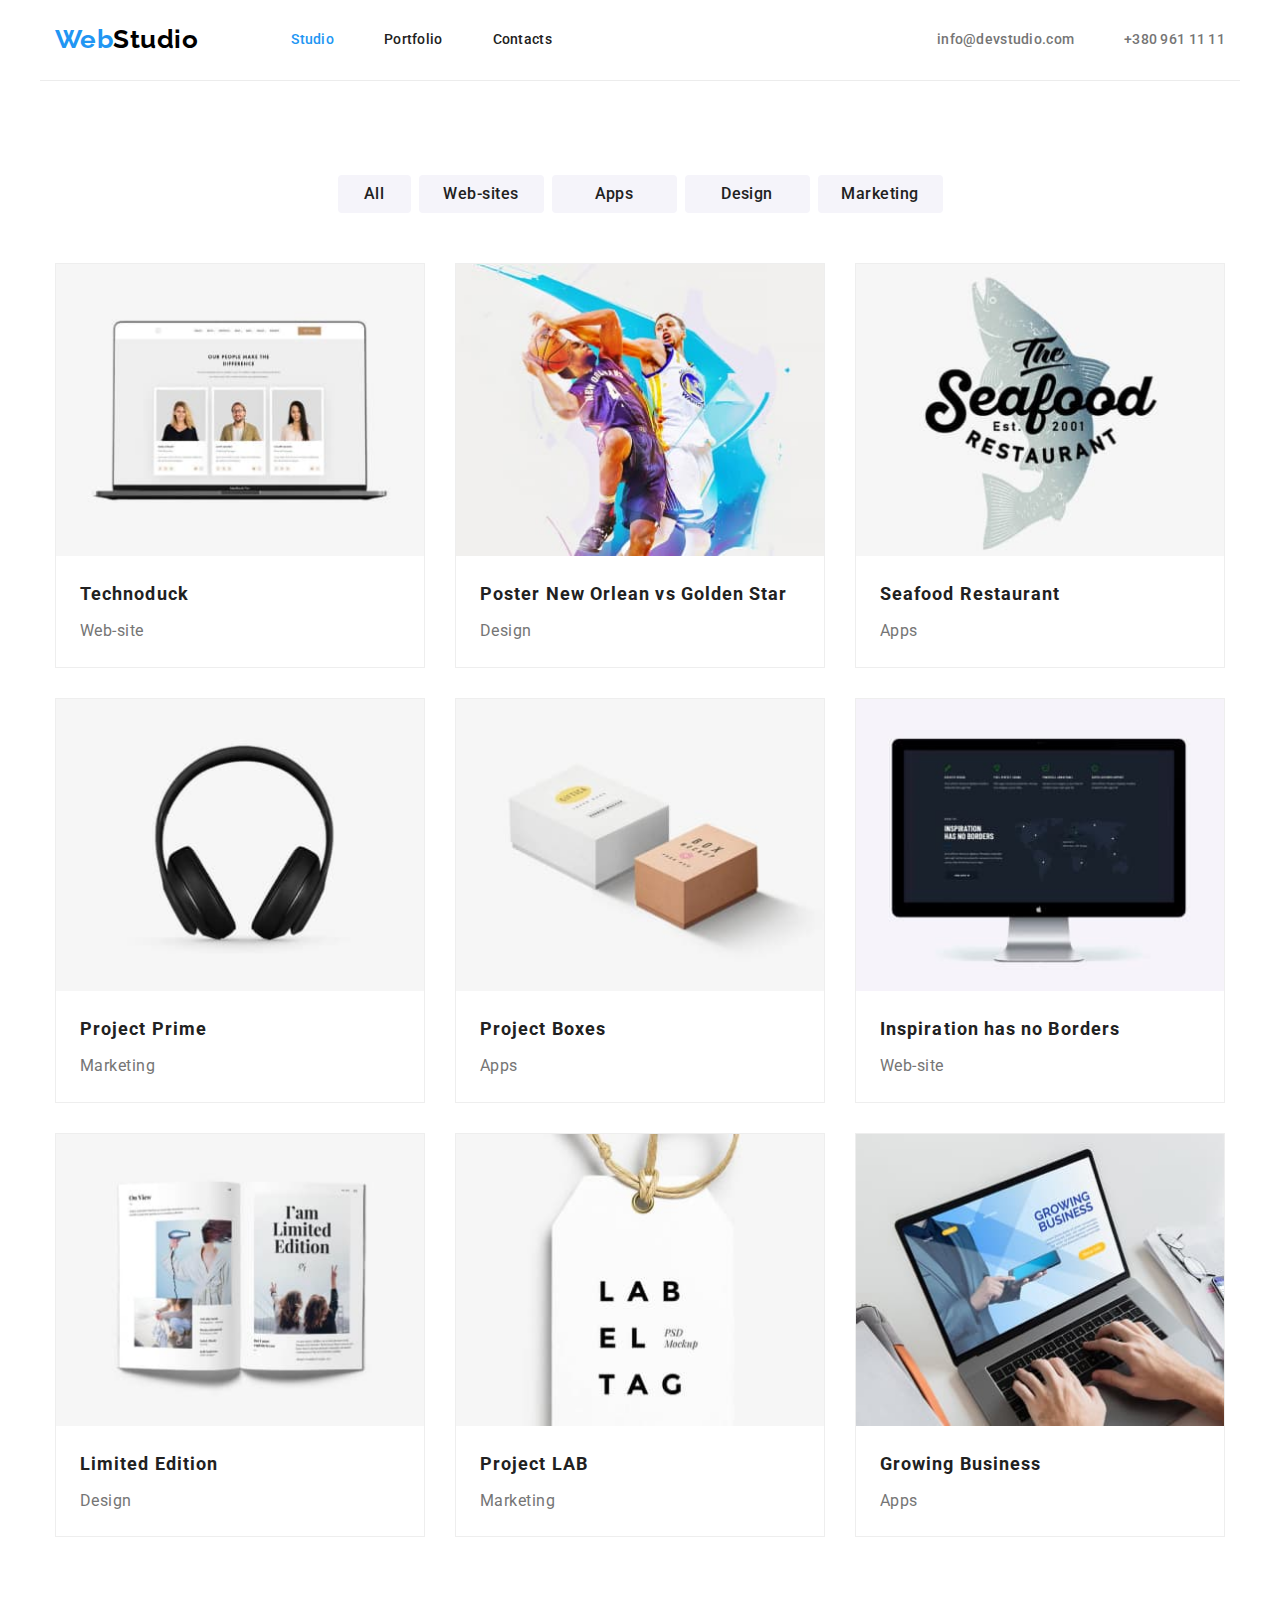
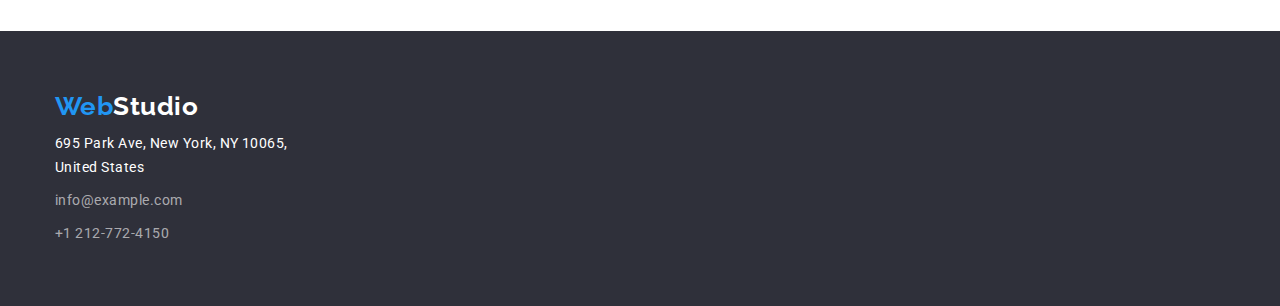
==== commit 59047f59: "calc() for width" ====
--- a/portfolio.html
+++ b/portfolio.html
@@ -68,11 +68,13 @@
                   width="370"
                   height="294"
                 />
-                <h2 class="items-title">Technoduck</h2>
-                <p class="items-filter">Web-site</p>
-                <!-- <p class="visually-hidden">
-                Lorem, ipsum dolor sit amet consectetur adipisicing elit. Fugiat, pariatur.
-              </p> -->
+                <div class="item-description">
+                  <h2 class="items-title">Technoduck</h2>
+                  <p class="items-filter">Web-site</p>
+                  <!-- <p class="visually-hidden">
+                Lorem, ipsum dolor sit amet consectetur adipisicing elit. Fugiat, pariatur.
+              </p> -->
+                </div>
               </a>
             </li>
             <li class="item">
@@ -83,11 +85,13 @@
                   width="370"
                   height="294"
                 />
-                <h2 class="items-title">Poster New Orlean vs Golden Star</h2>
-                <p class="items-filter">Design</p>
-                <!-- <p class="visually-hidden">
-                Lorem, ipsum dolor sit amet consectetur adipisicing elit. Fugiat, pariatur.
-              </p> -->
+                <div class="item-description">
+                  <h2 class="items-title">Poster New Orlean vs Golden Star</h2>
+                  <p class="items-filter">Design</p>
+                  <!-- <p class="visually-hidden">
+                Lorem, ipsum dolor sit amet consectetur adipisicing elit. Fugiat, pariatur.
+              </p> -->
+                </div>
               </a>
             </li>
             <li class="item">
@@ -98,11 +102,13 @@
                   width="370"
                   height="294"
                 />
-                <h2 class="items-title">Seafood Restaurant</h2>
-                <p class="items-filter">Apps</p>
-                <!-- <p class="visually-hidden">
-                Lorem, ipsum dolor sit amet consectetur adipisicing elit. Fugiat, pariatur.
-              </p> -->
+                <div class="item-description">
+                  <h2 class="items-title">Seafood Restaurant</h2>
+                  <p class="items-filter">Apps</p>
+                  <!-- <p class="visually-hidden">
+                Lorem, ipsum dolor sit amet consectetur adipisicing elit. Fugiat, pariatur.
+              </p> -->
+                </div>
               </a>
             </li>
             <li class="item">
@@ -113,11 +119,13 @@
                   width="370"
                   height="294"
                 />
-                <h2 class="items-title">Project Prime</h2>
-                <p class="items-filter">Marketing</p>
-                <!-- <p class="visually-hidden">
-                Lorem, ipsum dolor sit amet consectetur adipisicing elit. Fugiat, pariatur.
-              </p> -->
+                <div class="item-description">
+                  <h2 class="items-title">Project Prime</h2>
+                  <p class="items-filter">Marketing</p>
+                  <!-- <p class="visually-hidden">
+                Lorem, ipsum dolor sit amet consectetur adipisicing elit. Fugiat, pariatur.
+              </p> -->
+                </div>
               </a>
             </li>
             <li class="item">
@@ -128,11 +136,13 @@
                   width="370"
                   height="294"
                 />
-                <h2 class="items-title">Project Boxes</h2>
-                <p class="items-filter">Apps</p>
-                <!-- <p class="visually-hidden">
-                Lorem, ipsum dolor sit amet consectetur adipisicing elit. Fugiat, pariatur.
-              </p> -->
+                <div class="item-description">
+                  <h2 class="items-title">Project Boxes</h2>
+                  <p class="items-filter">Apps</p>
+                  <!-- <p class="visually-hidden">
+                Lorem, ipsum dolor sit amet consectetur adipisicing elit. Fugiat, pariatur.
+              </p> -->
+                </div>
               </a>
             </li>
             <li class="item">
@@ -143,11 +153,13 @@
                   width="370"
                   height="294"
                 />
-                <h2 class="items-title">Inspiration has no Borders</h2>
-                <p class="items-filter">Web-site</p>
-                <!-- <p class="visually-hidden">
-                Lorem, ipsum dolor sit amet consectetur adipisicing elit. Fugiat, pariatur.
-              </p> -->
+                <div class="item-description">
+                  <h2 class="items-title">Inspiration has no Borders</h2>
+                  <p class="items-filter">Web-site</p>
+                  <!-- <p class="visually-hidden">
+                Lorem, ipsum dolor sit amet consectetur adipisicing elit. Fugiat, pariatur.
+              </p> -->
+                </div>
               </a>
             </li>
             <li class="item">
@@ -158,11 +170,13 @@
                   width="370"
                   height="294"
                 />
-                <h2 class="items-title">Limited Edition</h2>
-                <p class="items-filter">Design</p>
-                <!-- <p class="visually-hidden">
-                Lorem, ipsum dolor sit amet consectetur adipisicing elit. Fugiat, pariatur.
-              </p> -->
+                <div class="item-description">
+                  <h2 class="items-title">Limited Edition</h2>
+                  <p class="items-filter">Design</p>
+                  <!-- <p class="visually-hidden">
+                Lorem, ipsum dolor sit amet consectetur adipisicing elit. Fugiat, pariatur.
+              </p> -->
+                </div>
               </a>
             </li>
             <li class="item">
@@ -173,11 +187,13 @@
                   width="370"
                   height="294"
                 />
-                <h2 class="items-title">Project LAB</h2>
-                <p class="items-filter">Marketing</p>
-                <!-- <p class="visually-hidden">
-                Lorem, ipsum dolor sit amet consectetur adipisicing elit. Fugiat, pariatur.
-              </p> -->
+                <div class="item-description">
+                  <h2 class="items-title">Project LAB</h2>
+                  <p class="items-filter">Marketing</p>
+                  <!-- <p class="visually-hidden">
+                Lorem, ipsum dolor sit amet consectetur adipisicing elit. Fugiat, pariatur.
+              </p> -->
+                </div>
               </a>
             </li>
             <li class="item">
@@ -188,11 +204,13 @@
                   width="370"
                   height="294"
                 />
-                <h2 class="items-title">Growing Business</h2>
-                <p class="items-filter">Apps</p>
-                <!-- <p class="visually-hidden">
-                Lorem, ipsum dolor sit amet consectetur adipisicing elit. Fugiat, pariatur.
-              </p> -->
+                <div class="item-description">
+                  <h2 class="items-title">Growing Business</h2>
+                  <p class="items-filter">Apps</p>
+                  <!-- <p class="visually-hidden">
+                Lorem, ipsum dolor sit amet consectetur adipisicing elit. Fugiat, pariatur.
+              </p> -->
+                </div>
               </a>
             </li>
           </ul>
@@ -210,14 +228,17 @@
                 class="footer-location nodecor"
                 href="https://goo.gl/maps/E1iEUMU5giMTUFDc8"
                 target="_blank"
-                >695 Park Ave, New York, NY 10065, <br />
-                United States
+                >695 Park Ave, New York, NY 10065, United States
               </a>
             </li>
             <li>
               <a class="footer-contacts nodecor" href="mailto:info@example.com">info@example.com</a>
             </li>
-            <li><a class="footer-contacts nodecor" href="tel:+12127724150">+1 212-772-4150</a></li>
+            <li>
+              <a class="footer-contacts no-bottom nodecor" href="tel:+12127724150"
+                >+1 212-772-4150</a
+              >
+            </li>
           </ul>
         </address>
       </div>
--- a/css/styles.css
+++ b/css/styles.css
@@ -9,6 +9,7 @@
   --footer-contacts-color: rgba(255, 255, 255, 0.6);
   --logo-header-color: #000000;
   --border-bottom-color: #ececec;
+  --item-border-color: #eeeeee;
 }
 
 html {
@@ -40,7 +41,7 @@
   margin-left: auto;
   margin-right: auto;
 
-  outline: 2px solid tomato;
+  /* outline: 2px solid tomato; */
 }
 
 .container.no-bottom {
@@ -122,7 +123,7 @@
   color: var(--accent-color);
 }
 
-/* For first button that selects all items */
+/* For the first button that selects all items */
 .button.all {
   padding: 6px 25px;
   min-width: 73px;
@@ -198,6 +199,7 @@
 
   color: var(--text-secondary);
 }
+
 .site-nav .link.current {
   color: var(--brand-color);
 }
@@ -239,28 +241,24 @@
 .section {
   padding-top: 94px;
   padding-bottom: 94px;
-  outline: 2px solid teal;
-}
-
-/* TODO:Not in use. Check if needed */
+}
+
 .section.no-top-padding {
   padding-top: 0px;
-  /* padding-bottom: 0px; */
 }
 
 /* Hero section */
 
-/* TODO: merge .hero and /hero-container */
 .hero {
   background-color: var(--bg-color-dark);
   text-align: center;
+  padding-top: 200px;
+  padding-bottom: 200px;
 }
 
 .hero-container {
-  /* width: 1600px; */
   margin-left: auto;
   margin-right: auto;
-  outline: 2px solid yellow;
 }
 
 .hero-title {
@@ -286,9 +284,6 @@
 }
 
 .advantages-features {
-  /* margin-block-start: 0px; */
-  /* margin-bottom: 0; */
-
   font-weight: 700;
   font-size: 14px;
   line-height: 1.14;
@@ -299,7 +294,6 @@
 
 .advantages-text {
   margin-top: 10px;
-  /* margin-bottom: 0; */
 
   font-size: 14px;
   line-height: 1.7;
@@ -316,7 +310,6 @@
 /* We do section */
 .wedo-title {
   margin-bottom: 50px;
-  /* margin-top: 0px; */
 
   font-weight: 700;
   font-size: 36px;
@@ -333,6 +326,7 @@
 .wedo-list .item:not(:last-child) {
   margin-right: 30px;
 }
+
 /* Team section */
 .team {
   background-color: var(--bg-color-light);
@@ -347,10 +341,19 @@
   margin-right: 30px;
 }
 
+.team-list .item {
+  background-color: var(--accent-color);
+  /* border: 1px solid var(--item-border-color); */
+}
+
+.team-description {
+  padding-top: 30px;
+  padding-bottom: 30px;
+  text-align: center;
+}
+
 .team-title {
-  /* margin-top: 0; */
   margin-bottom: 50px;
-
   font-weight: 700;
   font-size: 36px;
   line-height: 1.16;
@@ -360,9 +363,6 @@
 }
 
 .team-name {
-  margin-top: 30px;
-  /* margin-bottom: 0; */
-
   font-weight: 500;
   font-size: 16px;
   line-height: 1.18;
@@ -383,6 +383,7 @@
 /* PORTFOLIO PAGE */
 .radio {
   display: flex;
+  justify-content: center;
 }
 
 .radio .item:not(:last-child) {
@@ -392,15 +393,31 @@
 .portfolio {
   display: flex;
   flex-wrap: wrap;
+
+  padding-top: 50px;
 }
 
 .portfolio .item {
-  width: 370px;
+  width: calc((100% - 60px) / 3);
   margin-right: 30px;
-}
-
-.portfolio .item:nth-last-child(3n) {
+  margin-bottom: 30px;
+  border: 1px solid var(--item-border-color);
+}
+
+.portfolio .item:nth-child(3n) {
   margin-right: 0px;
+}
+
+.portfolio .item:nth-last-child(-n + 3) {
+  margin-bottom: 0;
+}
+
+.item-description {
+  padding-top: 20px;
+  padding-bottom: 20px;
+  padding-left: 24px;
+  padding-right: 24px;
+  text-align: left;
 }
 
 .items-title {
@@ -412,6 +429,7 @@
   color: var(--text-secondary);
 }
 .items-filter {
+  margin-top: 4px;
   font-size: 16px;
   line-height: 1.9;
 
@@ -433,14 +451,12 @@
 
   background-color: var(--bg-color-dark);
 }
-
-/*   padding-top: 60px;
-  padding-bottom: 60px; */
 
 .footer-location {
   display: inline-block;
   margin-top: 10px;
   margin-bottom: 9px;
+  width: 233px;
 
   font-size: 14px;
   font-style: normal;
@@ -457,6 +473,10 @@
   line-height: 1.7;
 
   color: var(--footer-contacts-color);
+}
+
+.footer-contacts.no-bottom {
+  margin-bottom: 0;
 }
 
 /* remove margin bottom for tel */
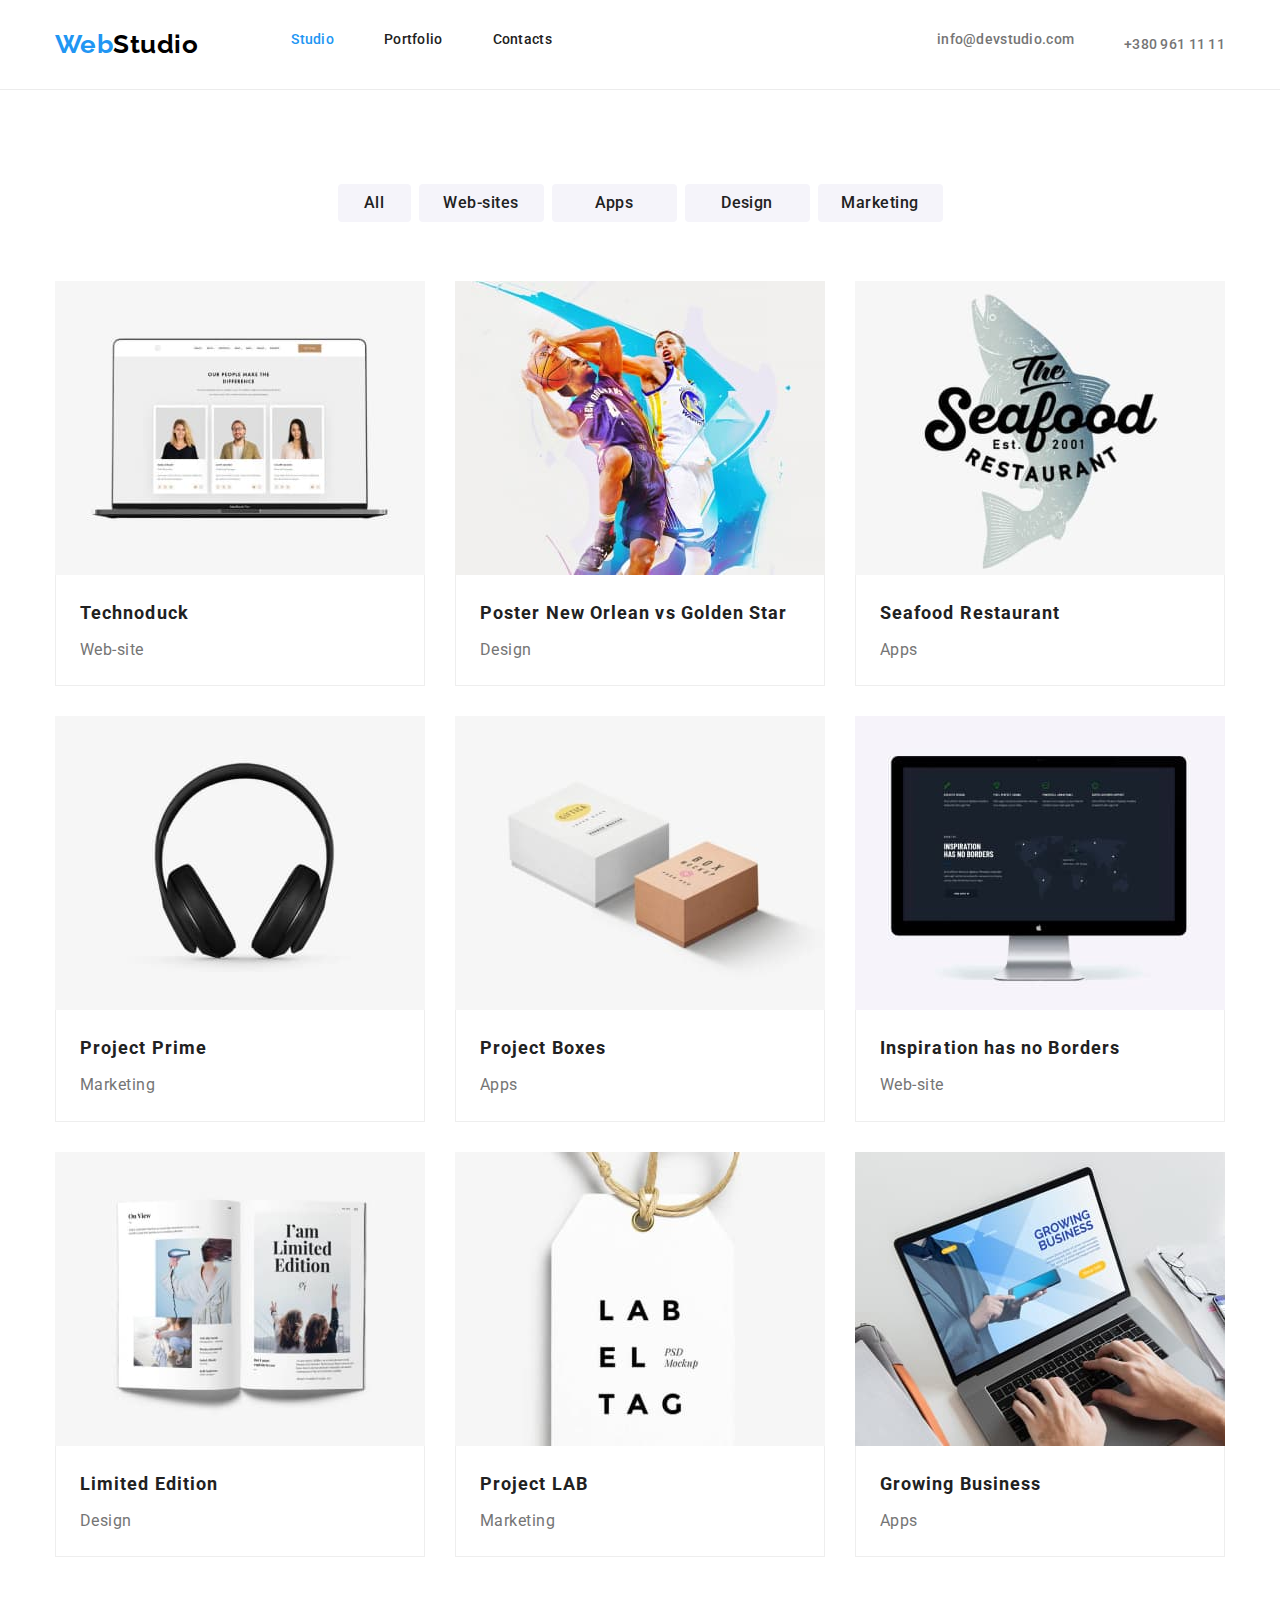
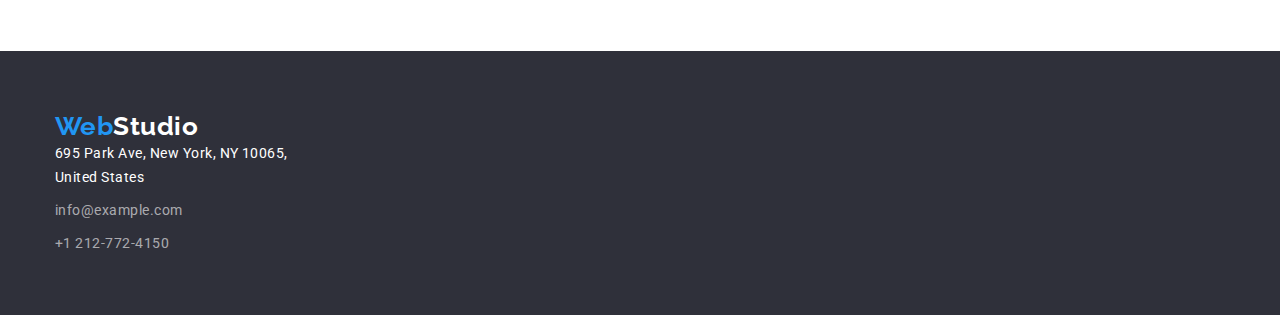
==== commit 2adbd86a: "Edited according to suggestions" ====
--- a/portfolio.html
+++ b/portfolio.html
@@ -47,8 +47,8 @@
     <!-- Main section -->
     <main>
       <section class="section">
-        <h1 hidden>List of items in portfolio</h1>
         <div class="container">
+          <h1 hidden>List of items in portfolio</h1>
           <ul class="radio nolist">
             <li class="item"><button class="button all" type="button">All</button></li>
             <li class="item"><button class="button idle" type="button">Web-sites</button></li>
@@ -56,9 +56,7 @@
             <li class="item"><button class="button idle" type="button">Design</button></li>
             <li class="item"><button class="button idle" type="button">Marketing</button></li>
           </ul>
-        </div>
-        <!-- List of items with filter -->
-        <div class="container">
+          <!-- List of items with filter -->
           <ul class="portfolio nolist">
             <li class="item">
               <a class="nodecor" href="">
@@ -71,9 +69,6 @@
                 <div class="item-description">
                   <h2 class="items-title">Technoduck</h2>
                   <p class="items-filter">Web-site</p>
-                  <!-- <p class="visually-hidden">
-                Lorem, ipsum dolor sit amet consectetur adipisicing elit. Fugiat, pariatur.
-              </p> -->
                 </div>
               </a>
             </li>
@@ -88,9 +83,6 @@
                 <div class="item-description">
                   <h2 class="items-title">Poster New Orlean vs Golden Star</h2>
                   <p class="items-filter">Design</p>
-                  <!-- <p class="visually-hidden">
-                Lorem, ipsum dolor sit amet consectetur adipisicing elit. Fugiat, pariatur.
-              </p> -->
                 </div>
               </a>
             </li>
@@ -105,9 +97,6 @@
                 <div class="item-description">
                   <h2 class="items-title">Seafood Restaurant</h2>
                   <p class="items-filter">Apps</p>
-                  <!-- <p class="visually-hidden">
-                Lorem, ipsum dolor sit amet consectetur adipisicing elit. Fugiat, pariatur.
-              </p> -->
                 </div>
               </a>
             </li>
@@ -122,9 +111,6 @@
                 <div class="item-description">
                   <h2 class="items-title">Project Prime</h2>
                   <p class="items-filter">Marketing</p>
-                  <!-- <p class="visually-hidden">
-                Lorem, ipsum dolor sit amet consectetur adipisicing elit. Fugiat, pariatur.
-              </p> -->
                 </div>
               </a>
             </li>
@@ -139,9 +125,6 @@
                 <div class="item-description">
                   <h2 class="items-title">Project Boxes</h2>
                   <p class="items-filter">Apps</p>
-                  <!-- <p class="visually-hidden">
-                Lorem, ipsum dolor sit amet consectetur adipisicing elit. Fugiat, pariatur.
-              </p> -->
                 </div>
               </a>
             </li>
@@ -156,9 +139,6 @@
                 <div class="item-description">
                   <h2 class="items-title">Inspiration has no Borders</h2>
                   <p class="items-filter">Web-site</p>
-                  <!-- <p class="visually-hidden">
-                Lorem, ipsum dolor sit amet consectetur adipisicing elit. Fugiat, pariatur.
-              </p> -->
                 </div>
               </a>
             </li>
@@ -173,9 +153,6 @@
                 <div class="item-description">
                   <h2 class="items-title">Limited Edition</h2>
                   <p class="items-filter">Design</p>
-                  <!-- <p class="visually-hidden">
-                Lorem, ipsum dolor sit amet consectetur adipisicing elit. Fugiat, pariatur.
-              </p> -->
                 </div>
               </a>
             </li>
@@ -190,9 +167,6 @@
                 <div class="item-description">
                   <h2 class="items-title">Project LAB</h2>
                   <p class="items-filter">Marketing</p>
-                  <!-- <p class="visually-hidden">
-                Lorem, ipsum dolor sit amet consectetur adipisicing elit. Fugiat, pariatur.
-              </p> -->
                 </div>
               </a>
             </li>
@@ -207,9 +181,6 @@
                 <div class="item-description">
                   <h2 class="items-title">Growing Business</h2>
                   <p class="items-filter">Apps</p>
-                  <!-- <p class="visually-hidden">
-                Lorem, ipsum dolor sit amet consectetur adipisicing elit. Fugiat, pariatur.
-              </p> -->
                 </div>
               </a>
             </li>
@@ -219,8 +190,8 @@
     </main>
     <!-- Footer Section -->
     <footer class="footer">
-      <div class="container no-bottom">
-        <a class="logo nodecor" href="./index.html">Web<span class="logo-footer">Studio</span></a>
+      <div class="container">
+        <a class="logo nodecor" href="./index.html">Web<span class="logo-spn">Studio</span></a>
         <address>
           <ul class="nolist">
             <li>
@@ -235,9 +206,7 @@
               <a class="footer-contacts nodecor" href="mailto:info@example.com">info@example.com</a>
             </li>
             <li>
-              <a class="footer-contacts no-bottom nodecor" href="tel:+12127724150"
-                >+1 212-772-4150</a
-              >
+              <a class="footer-contacts nodecor" href="tel:+12127724150">+1 212-772-4150</a>
             </li>
           </ul>
         </address>
--- a/css/styles.css
+++ b/css/styles.css
@@ -44,10 +44,6 @@
   /* outline: 2px solid tomato; */
 }
 
-.container.no-bottom {
-  margin-bottom: 0px;
-}
-
 h1,
 h2,
 h3,
@@ -58,6 +54,7 @@
 ul {
   margin-top: 0;
   margin-bottom: 0;
+  padding: 0;
 }
 
 img {
@@ -73,6 +70,19 @@
   padding: 0;
   margin: 0;
 }
+
+.nolist li {
+  margin-bottom: 9px;
+}
+
+.nolist li:last-child {
+  margin-bottom: 0px;
+}
+
+.nolist a {
+  margin: 0;
+}
+
 .nodecor {
   text-decoration: none;
 }
@@ -231,6 +241,9 @@
 
 .container.header {
   margin-bottom: 0px;
+}
+
+.page-header {
   border-bottom: 1px solid var(--border-bottom-color);
 }
 
@@ -284,6 +297,8 @@
 }
 
 .advantages-features {
+  margin-bottom: 10px;
+
   font-weight: 700;
   font-size: 14px;
   line-height: 1.14;
@@ -293,8 +308,6 @@
 }
 
 .advantages-text {
-  margin-top: 10px;
-
   font-size: 14px;
   line-height: 1.7;
 }
@@ -343,6 +356,7 @@
 
 .team-list .item {
   background-color: var(--accent-color);
+  border-radius: 0 0 4px 4px;
   /* border: 1px solid var(--item-border-color); */
 }
 
@@ -363,6 +377,8 @@
 }
 
 .team-name {
+  margin-bottom: 10px;
+
   font-weight: 500;
   font-size: 16px;
   line-height: 1.18;
@@ -371,7 +387,7 @@
 }
 
 .team-role {
-  margin-top: 10px;
+  /* margin-top: 10px; */
 
   font-weight: 400;
   font-size: 16px;
@@ -384,6 +400,8 @@
 .radio {
   display: flex;
   justify-content: center;
+
+  margin-bottom: 50px;
 }
 
 .radio .item:not(:last-child) {
@@ -393,15 +411,12 @@
 .portfolio {
   display: flex;
   flex-wrap: wrap;
-
-  padding-top: 50px;
 }
 
 .portfolio .item {
   width: calc((100% - 60px) / 3);
   margin-right: 30px;
   margin-bottom: 30px;
-  border: 1px solid var(--item-border-color);
 }
 
 .portfolio .item:nth-child(3n) {
@@ -418,9 +433,14 @@
   padding-left: 24px;
   padding-right: 24px;
   text-align: left;
+
+  border: 1px solid var(--item-border-color);
+  border-top-width: 0px;
 }
 
 .items-title {
+  margin-bottom: 4px;
+
   font-weight: 700;
   font-size: 18px;
   line-height: 2;
@@ -429,7 +449,6 @@
   color: var(--text-secondary);
 }
 .items-filter {
-  margin-top: 4px;
   font-size: 16px;
   line-height: 1.9;
 
@@ -440,7 +459,11 @@
 /* Footer */
 
 .logo-footer {
+  margin-bottom: 20px;
+}
+.logo-spn {
   color: var(--accent-color);
+  /* margin-bottom: 20px; */
 }
 
 .footer {
@@ -475,12 +498,6 @@
   color: var(--footer-contacts-color);
 }
 
-.footer-contacts.no-bottom {
-  margin-bottom: 0;
-}
-
-/* remove margin bottom for tel */
-
 .footer-location:hover,
 .footer-location:focus,
 .footer-contacts:hover,
